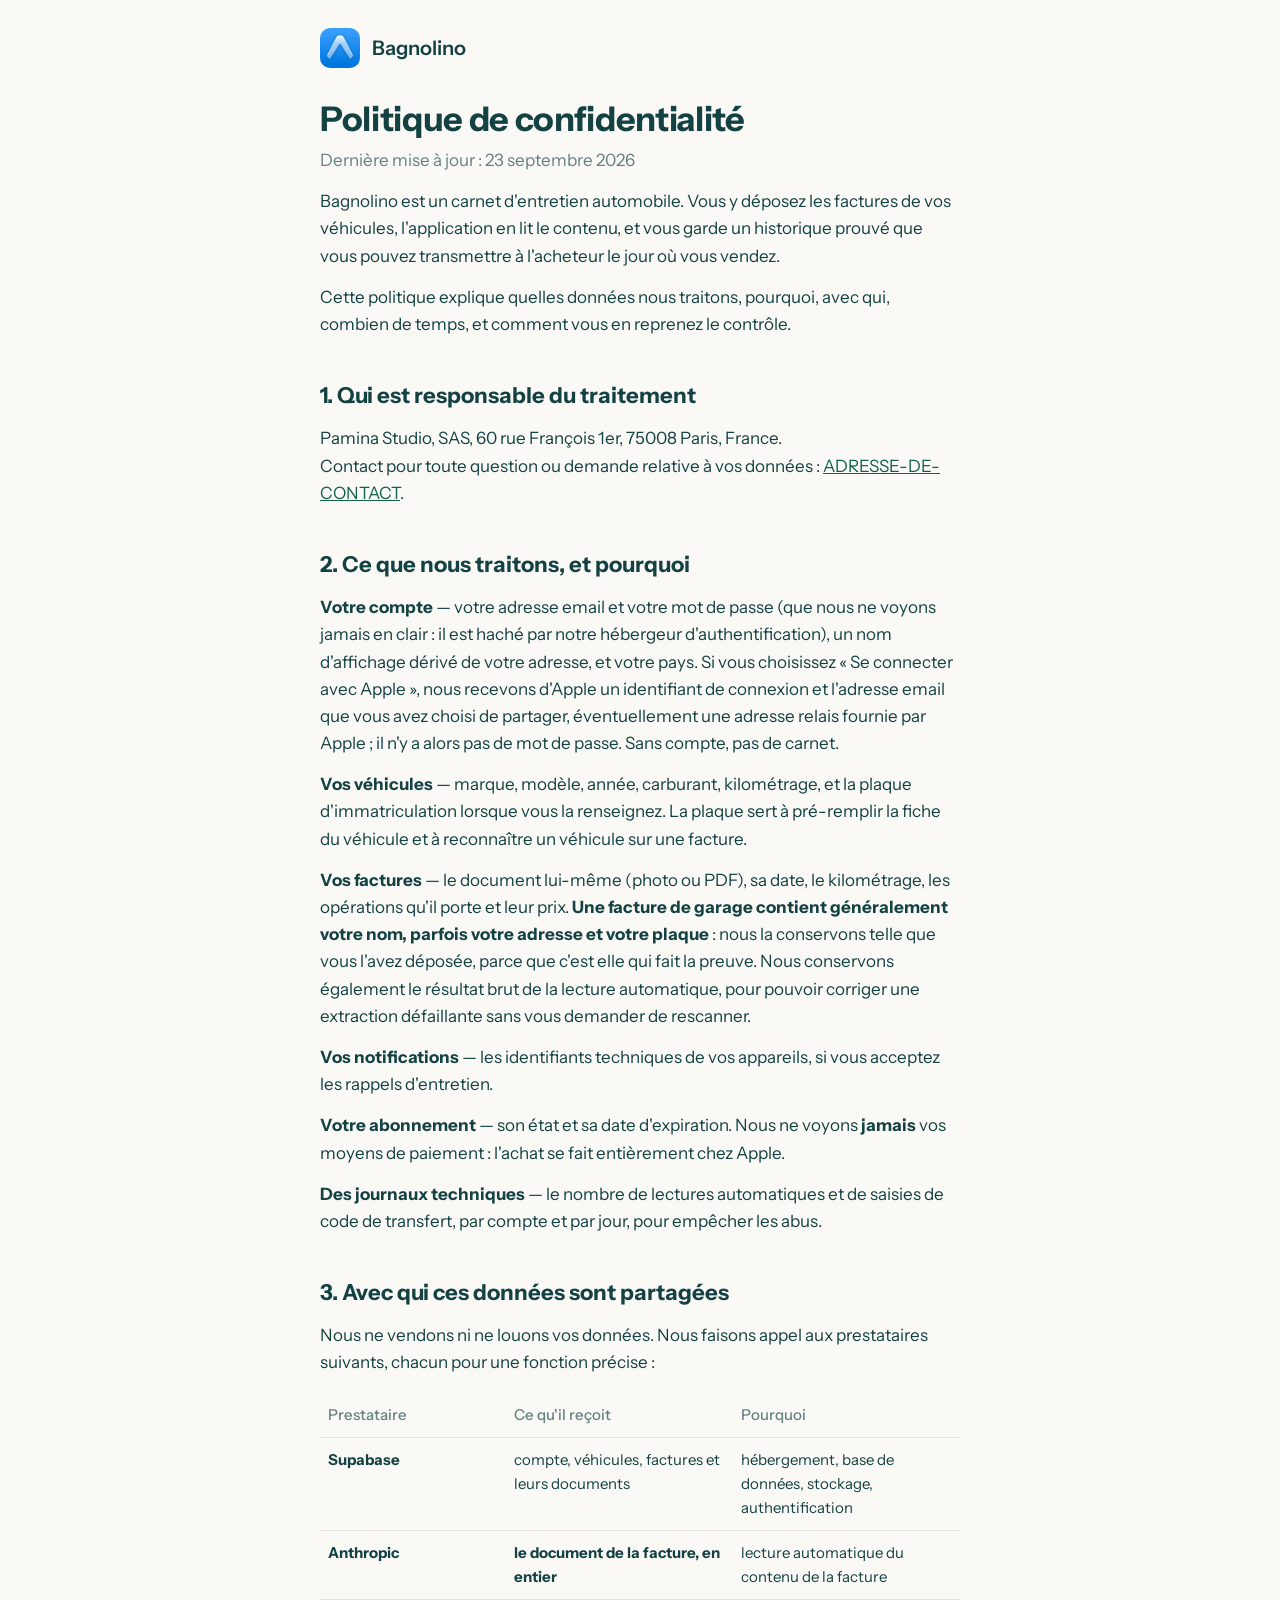
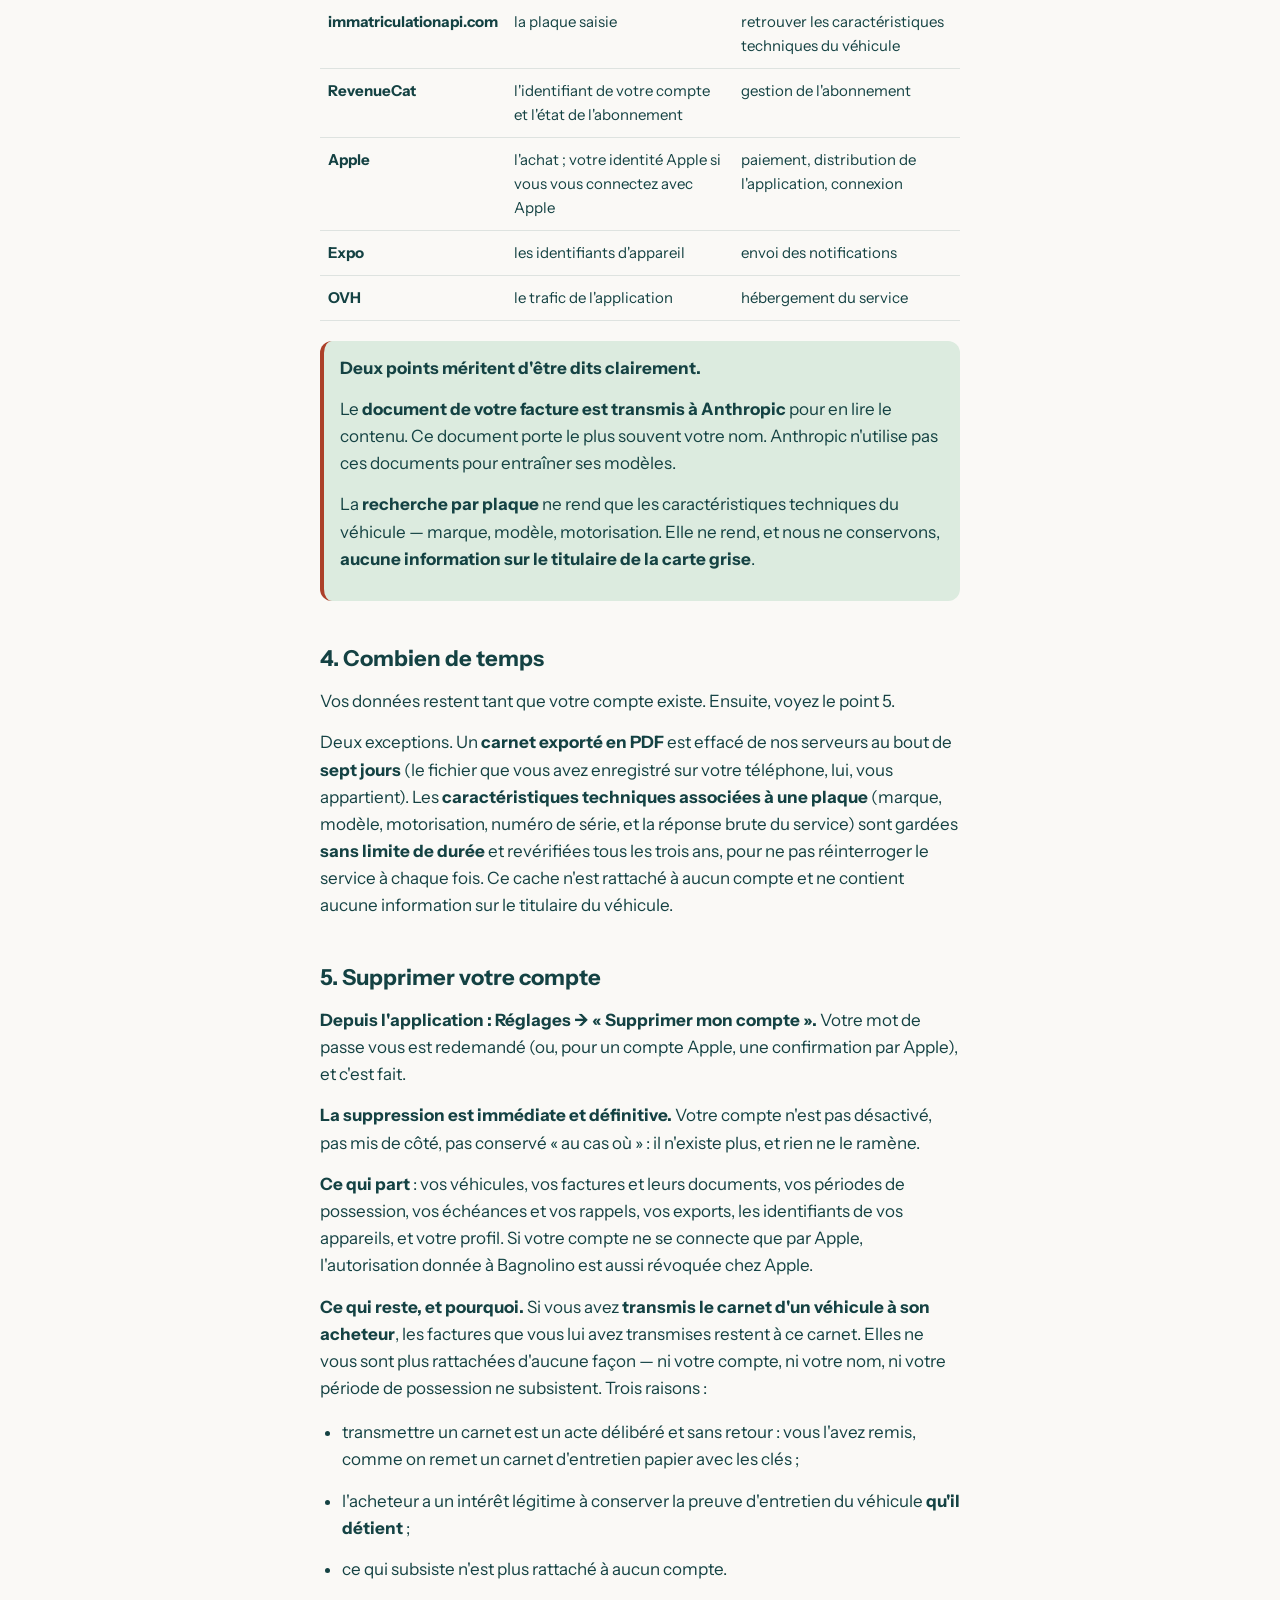
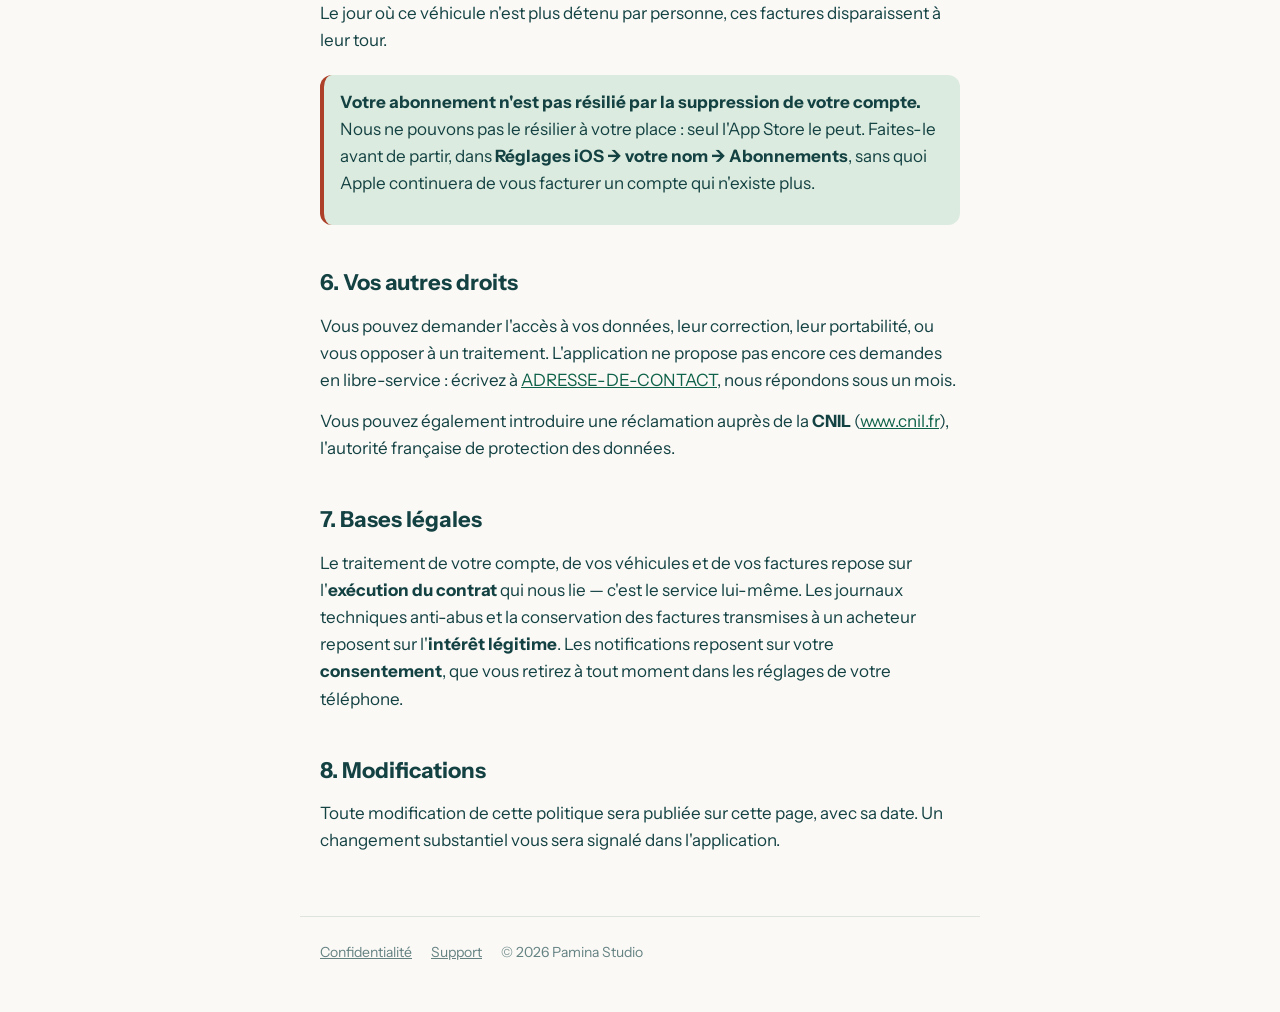
==== confidentialite/index.html @ 9523bfd0 "Site public : accueil, politique de confidentialité, support Co-Authored-By: Claude Fable 5.1 <norep" ====
<!doctype html>
<html lang="fr">
<head>
  <meta charset="utf-8">
  <meta name="viewport" content="width=device-width, initial-scale=1">
  <title>Politique de confidentialité — Bagnolino</title>
  <link rel="icon" href="/favicon.png">
  <link rel="apple-touch-icon" href="/apple-touch-icon.png">
  <link rel="preconnect" href="https://fonts.googleapis.com">
  <link href="https://fonts.googleapis.com/css2?family=Instrument+Sans:wght@400;500;600&display=swap" rel="stylesheet">
  <link rel="stylesheet" href="/style.css">
</head>
<body>
  <header>
    <img src="/apple-touch-icon.png" alt="">
    <a href="/">Bagnolino</a>
  </header>
  <main>
    <h1>Politique de confidentialité</h1>
    <p class="muted">Dernière mise à jour : 23 septembre 2026</p>

    <p>Bagnolino est un carnet d'entretien automobile. Vous y déposez les factures de vos véhicules, l'application en lit le contenu, et vous garde un historique prouvé que vous pouvez transmettre à l'acheteur le jour où vous vendez.</p>
    <p>Cette politique explique quelles données nous traitons, pourquoi, avec qui, combien de temps, et comment vous en reprenez le contrôle.</p>

    <h2>1. Qui est responsable du traitement</h2>
    <p>Pamina Studio, SAS, 60 rue François 1er, 75008 Paris, France.<br>
    Contact pour toute question ou demande relative à vos données : <a href="mailto:ADRESSE-DE-CONTACT">ADRESSE-DE-CONTACT</a>.</p>

    <h2>2. Ce que nous traitons, et pourquoi</h2>
    <p><strong>Votre compte</strong> — votre adresse email et votre mot de passe (que nous ne voyons jamais en clair : il est haché par notre hébergeur d'authentification), un nom d'affichage dérivé de votre adresse, et votre pays. Si vous choisissez « Se connecter avec Apple », nous recevons d'Apple un identifiant de connexion et l'adresse email que vous avez choisi de partager, éventuellement une adresse relais fournie par Apple ; il n'y a alors pas de mot de passe. Sans compte, pas de carnet.</p>
    <p><strong>Vos véhicules</strong> — marque, modèle, année, carburant, kilométrage, et la plaque d'immatriculation lorsque vous la renseignez. La plaque sert à pré-remplir la fiche du véhicule et à reconnaître un véhicule sur une facture.</p>
    <p><strong>Vos factures</strong> — le document lui-même (photo ou PDF), sa date, le kilométrage, les opérations qu'il porte et leur prix. <strong>Une facture de garage contient généralement votre nom, parfois votre adresse et votre plaque</strong> : nous la conservons telle que vous l'avez déposée, parce que c'est elle qui fait la preuve. Nous conservons également le résultat brut de la lecture automatique, pour pouvoir corriger une extraction défaillante sans vous demander de rescanner.</p>
    <p><strong>Vos notifications</strong> — les identifiants techniques de vos appareils, si vous acceptez les rappels d'entretien.</p>
    <p><strong>Votre abonnement</strong> — son état et sa date d'expiration. Nous ne voyons <strong>jamais</strong> vos moyens de paiement : l'achat se fait entièrement chez Apple.</p>
    <p><strong>Des journaux techniques</strong> — le nombre de lectures automatiques et de saisies de code de transfert, par compte et par jour, pour empêcher les abus.</p>

    <h2>3. Avec qui ces données sont partagées</h2>
    <p>Nous ne vendons ni ne louons vos données. Nous faisons appel aux prestataires suivants, chacun pour une fonction précise :</p>
    <table>
      <tr><th>Prestataire</th><th>Ce qu'il reçoit</th><th>Pourquoi</th></tr>
      <tr><td><strong>Supabase</strong></td><td>compte, véhicules, factures et leurs documents</td><td>hébergement, base de données, stockage, authentification</td></tr>
      <tr><td><strong>Anthropic</strong></td><td><strong>le document de la facture, en entier</strong></td><td>lecture automatique du contenu de la facture</td></tr>
      <tr><td><strong>immatriculationapi.com</strong></td><td>la plaque saisie</td><td>retrouver les caractéristiques techniques du véhicule</td></tr>
      <tr><td><strong>RevenueCat</strong></td><td>l'identifiant de votre compte et l'état de l'abonnement</td><td>gestion de l'abonnement</td></tr>
      <tr><td><strong>Apple</strong></td><td>l'achat ; votre identité Apple si vous vous connectez avec Apple</td><td>paiement, distribution de l'application, connexion</td></tr>
      <tr><td><strong>Expo</strong></td><td>les identifiants d'appareil</td><td>envoi des notifications</td></tr>
      <tr><td><strong>OVH</strong></td><td>le trafic de l'application</td><td>hébergement du service</td></tr>
    </table>

    <div class="note attention">
      <p><strong>Deux points méritent d'être dits clairement.</strong></p>
      <p>Le <strong>document de votre facture est transmis à Anthropic</strong> pour en lire le contenu. Ce document porte le plus souvent votre nom. Anthropic n'utilise pas ces documents pour entraîner ses modèles.</p>
      <p>La <strong>recherche par plaque</strong> ne rend que les caractéristiques techniques du véhicule — marque, modèle, motorisation. Elle ne rend, et nous ne conservons, <strong>aucune information sur le titulaire de la carte grise</strong>.</p>
    </div>

    <h2>4. Combien de temps</h2>
    <p>Vos données restent tant que votre compte existe. Ensuite, voyez le point 5.</p>
    <p>Deux exceptions. Un <strong>carnet exporté en PDF</strong> est effacé de nos serveurs au bout de <strong>sept jours</strong> (le fichier que vous avez enregistré sur votre téléphone, lui, vous appartient). Les <strong>caractéristiques techniques associées à une plaque</strong> (marque, modèle, motorisation, numéro de série, et la réponse brute du service) sont gardées <strong>sans limite de durée</strong> et revérifiées tous les trois ans, pour ne pas réinterroger le service à chaque fois. Ce cache n'est rattaché à aucun compte et ne contient aucune information sur le titulaire du véhicule.</p>

    <h2>5. Supprimer votre compte</h2>
    <p><strong>Depuis l'application : Réglages → « Supprimer mon compte ».</strong> Votre mot de passe vous est redemandé (ou, pour un compte Apple, une confirmation par Apple), et c'est fait.</p>
    <p><strong>La suppression est immédiate et définitive.</strong> Votre compte n'est pas désactivé, pas mis de côté, pas conservé « au cas où » : il n'existe plus, et rien ne le ramène.</p>
    <p><strong>Ce qui part</strong> : vos véhicules, vos factures et leurs documents, vos périodes de possession, vos échéances et vos rappels, vos exports, les identifiants de vos appareils, et votre profil. Si votre compte ne se connecte que par Apple, l'autorisation donnée à Bagnolino est aussi révoquée chez Apple.</p>
    <p><strong>Ce qui reste, et pourquoi.</strong> Si vous avez <strong>transmis le carnet d'un véhicule à son acheteur</strong>, les factures que vous lui avez transmises restent à ce carnet. Elles ne vous sont plus rattachées d'aucune façon — ni votre compte, ni votre nom, ni votre période de possession ne subsistent. Trois raisons :</p>
    <ul>
      <li>transmettre un carnet est un acte délibéré et sans retour : vous l'avez remis, comme on remet un carnet d'entretien papier avec les clés ;</li>
      <li>l'acheteur a un intérêt légitime à conserver la preuve d'entretien du véhicule <strong>qu'il détient</strong> ;</li>
      <li>ce qui subsiste n'est plus rattaché à aucun compte.</li>
    </ul>
    <p>Le jour où ce véhicule n'est plus détenu par personne, ces factures disparaissent à leur tour.</p>
    <div class="note attention">
      <p><strong>Votre abonnement n'est pas résilié par la suppression de votre compte.</strong> Nous ne pouvons pas le résilier à votre place : seul l'App Store le peut. Faites-le avant de partir, dans <strong>Réglages iOS → votre nom → Abonnements</strong>, sans quoi Apple continuera de vous facturer un compte qui n'existe plus.</p>
    </div>

    <h2>6. Vos autres droits</h2>
    <p>Vous pouvez demander l'accès à vos données, leur correction, leur portabilité, ou vous opposer à un traitement. L'application ne propose pas encore ces demandes en libre-service : écrivez à <a href="mailto:ADRESSE-DE-CONTACT">ADRESSE-DE-CONTACT</a>, nous répondons sous un mois.</p>
    <p>Vous pouvez également introduire une réclamation auprès de la <strong>CNIL</strong> (<a href="https://www.cnil.fr">www.cnil.fr</a>), l'autorité française de protection des données.</p>

    <h2>7. Bases légales</h2>
    <p>Le traitement de votre compte, de vos véhicules et de vos factures repose sur l'<strong>exécution du contrat</strong> qui nous lie — c'est le service lui-même. Les journaux techniques anti-abus et la conservation des factures transmises à un acheteur reposent sur l'<strong>intérêt légitime</strong>. Les notifications reposent sur votre <strong>consentement</strong>, que vous retirez à tout moment dans les réglages de votre téléphone.</p>

    <h2>8. Modifications</h2>
    <p>Toute modification de cette politique sera publiée sur cette page, avec sa date. Un changement substantiel vous sera signalé dans l'application.</p>
  </main>
  <footer>
    <a href="/confidentialite/">Confidentialité</a>
    <a href="/support/">Support</a>
    <span>© 2026 Pamina Studio</span>
  </footer>
</body>
</html>
---- style.css ----
:root {
  --canvas: #faf9f6; --surface: #ffffff; --text: #144243; --text-2: #144243a6;
  --border: #1442431f; --brand: #0f6249; --brand-soft: #dcebdf; --terre: #ac4029;
}
* { box-sizing: border-box; }
html { -webkit-text-size-adjust: 100%; }
body {
  margin: 0; background: var(--canvas); color: var(--text);
  font: 17px/1.6 "Instrument Sans", -apple-system, "Segoe UI", sans-serif;
}
header, main, footer { max-width: 680px; margin: 0 auto; padding: 0 20px; }
header { display: flex; align-items: center; gap: 12px; padding-top: 28px; }
header img { width: 40px; height: 40px; border-radius: 10px; }
header a { color: inherit; text-decoration: none; font-weight: 600; font-size: 20px; }
main { padding-top: 32px; padding-bottom: 48px; }
h1 { font-size: 34px; line-height: 1.15; margin: 0 0 8px; letter-spacing: -0.01em; }
h2 { font-size: 22px; margin: 40px 0 12px; }
p, li { margin: 0 0 14px; }
a { color: var(--brand); }
.muted { color: var(--text-2); }
.note {
  background: var(--brand-soft); border-radius: 12px; padding: 14px 18px; margin: 20px 0;
}
.attention { border-left: 4px solid var(--terre); padding-left: 16px; }
table { border-collapse: collapse; width: 100%; margin: 16px 0; font-size: 15px; }
th, td { text-align: left; vertical-align: top; padding: 10px 8px; border-bottom: 1px solid var(--border); }
th { color: var(--text-2); font-weight: 500; }
ul { padding-left: 22px; }
footer { padding: 24px 20px 48px; border-top: 1px solid var(--border); font-size: 14px; color: var(--text-2); }
footer a { color: inherit; margin-right: 16px; }
.hero p { font-size: 20px; }
.store { display: inline-block; margin-top: 8px; padding: 12px 22px; border-radius: 999px;
  background: var(--brand); color: #eef6ef; text-decoration: none; font-weight: 600; }
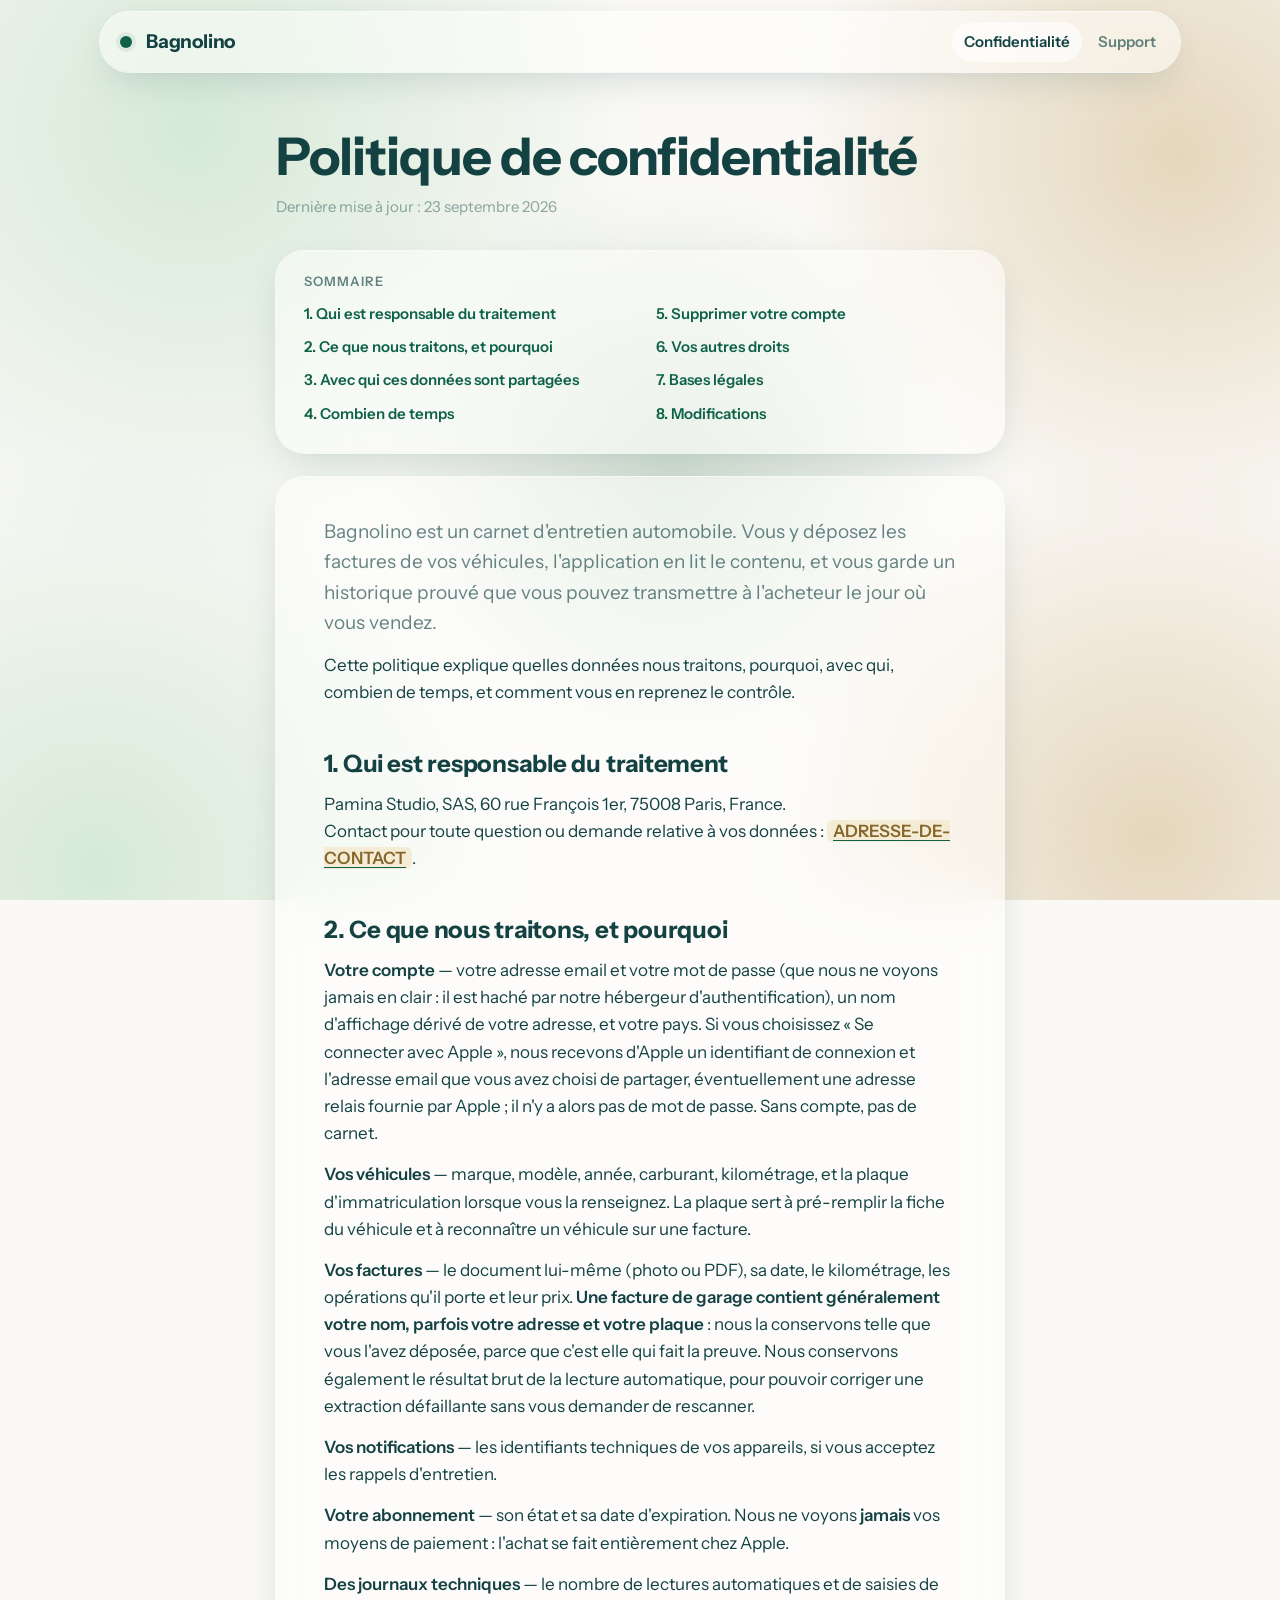
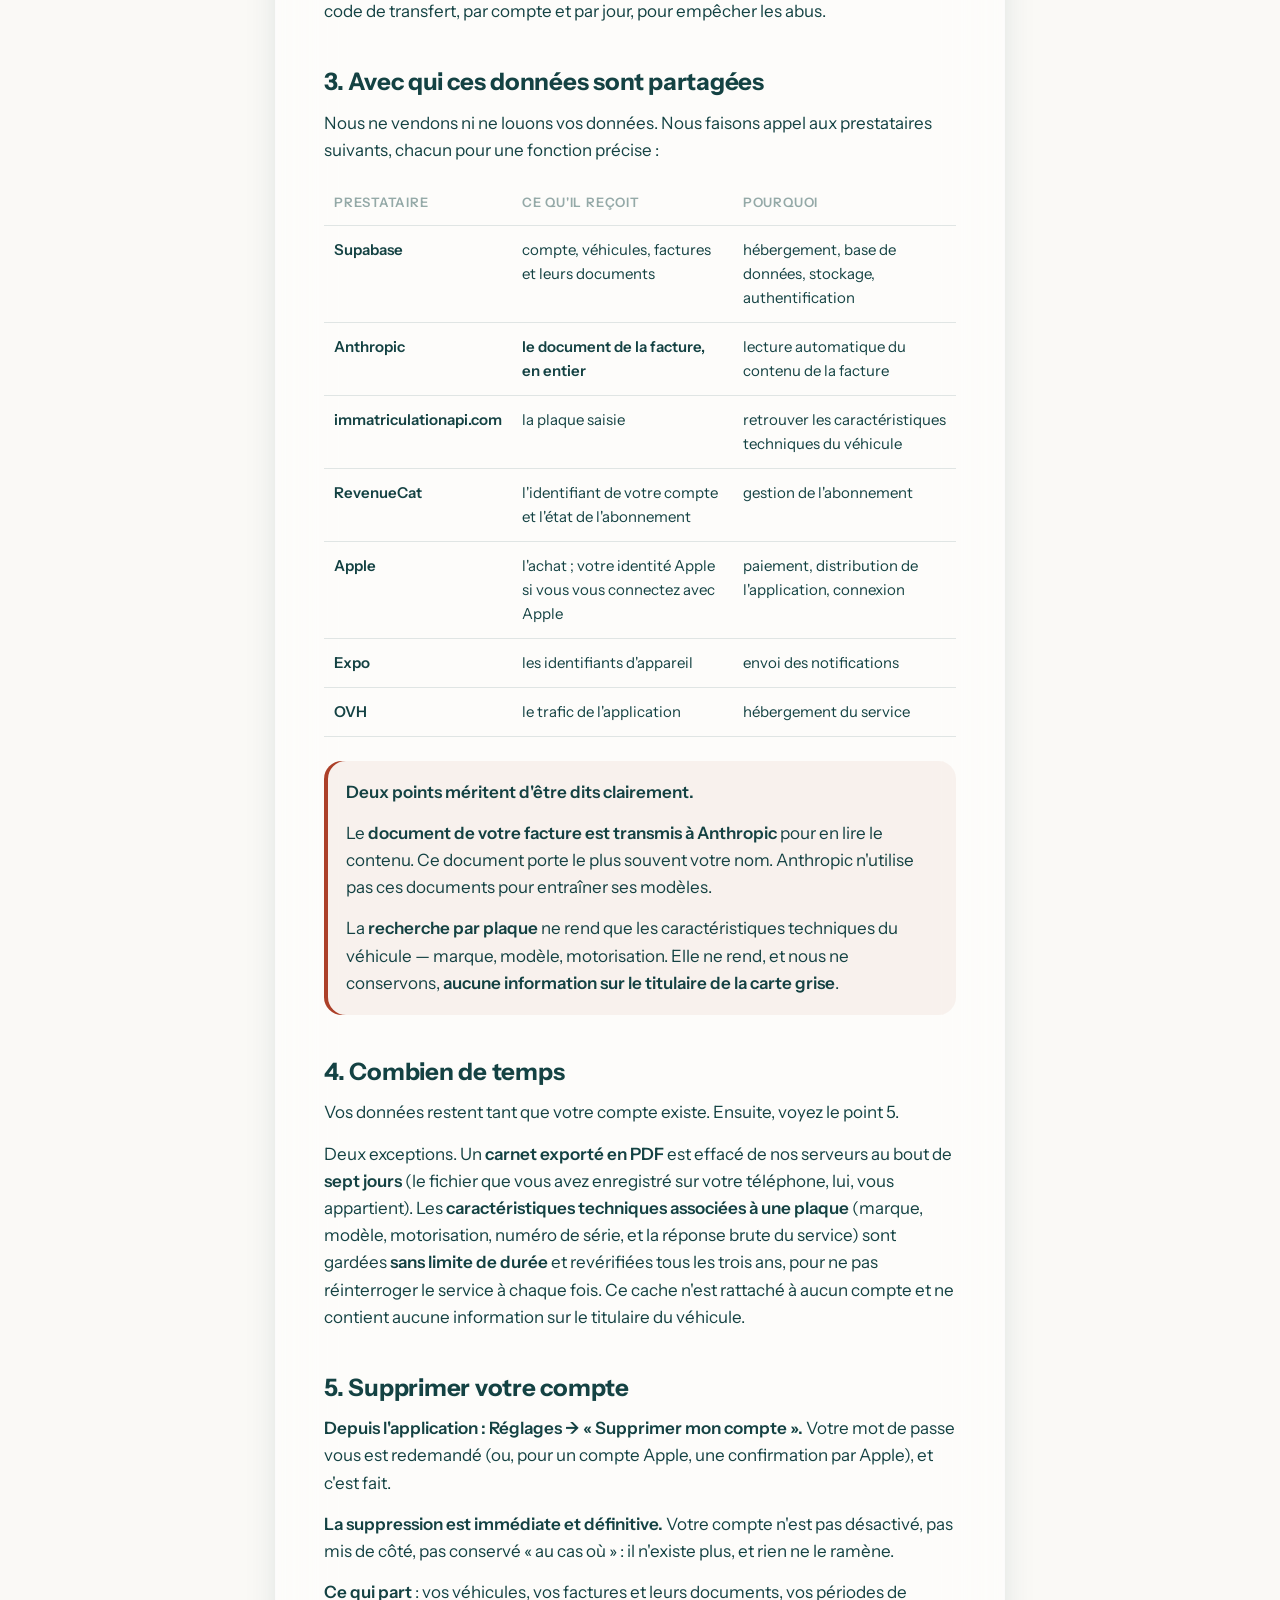
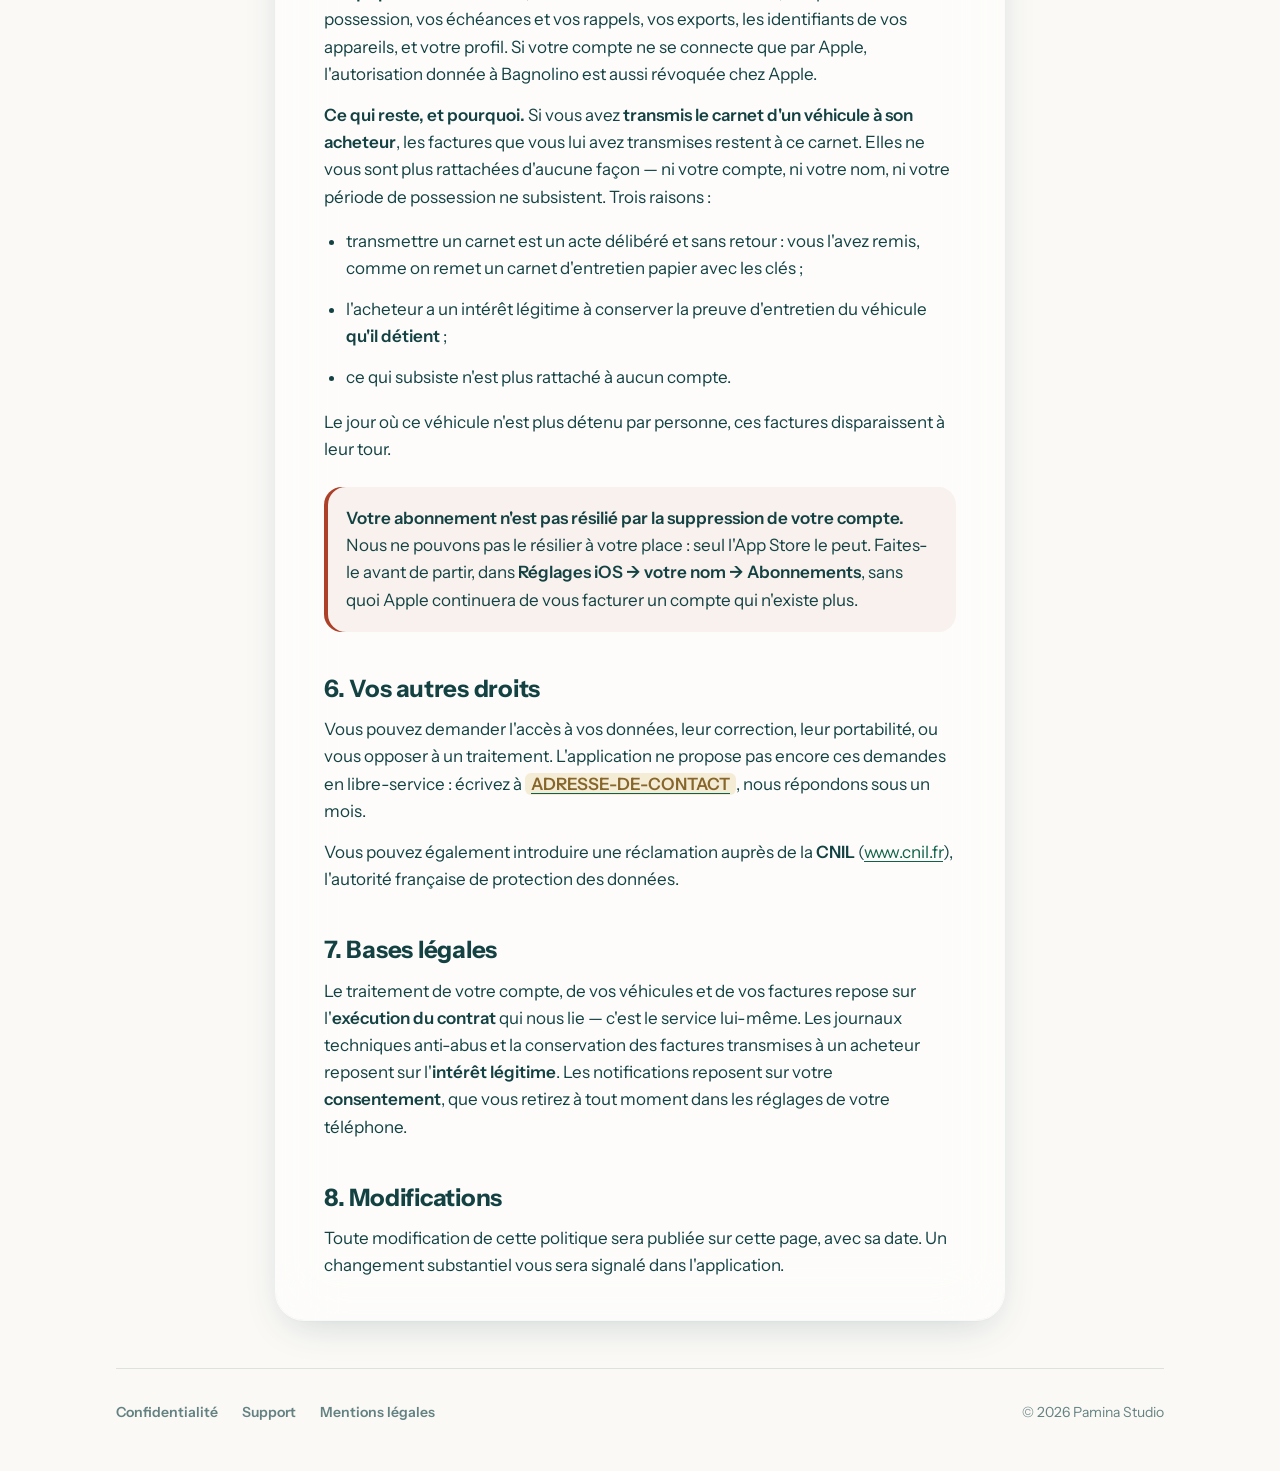
==== commit 22768627: "Le site prend la DA de l'app : verre, forêt & terre Fond crème et taches floues, panneaux en verre, " ====
--- a/confidentialite/index.html
+++ b/confidentialite/index.html
@@ -4,29 +4,51 @@
   <meta charset="utf-8">
   <meta name="viewport" content="width=device-width, initial-scale=1">
   <title>Politique de confidentialité — Bagnolino</title>
-  <link rel="icon" href="/favicon.png">
+  <link rel="icon" href="/favicon.svg" type="image/svg+xml">
+  <link rel="icon" href="/favicon.png" sizes="64x64">
   <link rel="apple-touch-icon" href="/apple-touch-icon.png">
-  <link rel="preconnect" href="https://fonts.googleapis.com">
-  <link href="https://fonts.googleapis.com/css2?family=Instrument+Sans:wght@400;500;600&display=swap" rel="stylesheet">
+  <meta name="description" content="Quelles données Bagnolino traite, pourquoi, avec qui, combien de temps, et comment en reprendre le contrôle.">
+  <meta name="theme-color" content="#faf9f6">
+  <link rel="preload" href="/fonts/instrument-sans-700.woff2" as="font" type="font/woff2" crossorigin>
   <link rel="stylesheet" href="/style.css">
 </head>
 <body>
-  <header>
-    <img src="/apple-touch-icon.png" alt="">
-    <a href="/">Bagnolino</a>
+  <div class="taches" aria-hidden="true"><i></i><i></i><i></i><i></i><i></i></div>
+  <header class="entete verre">
+    <a class="marque" href="/"><i aria-hidden="true"></i>Bagnolino</a>
+    <nav aria-label="Principale">
+      <a href="/confidentialite/" aria-current="page">Confidentialité</a>
+      <a href="/support/">Support</a>
+    </nav>
   </header>
-  <main>
+  <main class="page etroit">
     <h1>Politique de confidentialité</h1>
-    <p class="muted">Dernière mise à jour : 23 septembre 2026</p>
+    <p class="date">Dernière mise à jour : 23 septembre 2026</p>
 
-    <p>Bagnolino est un carnet d'entretien automobile. Vous y déposez les factures de vos véhicules, l'application en lit le contenu, et vous garde un historique prouvé que vous pouvez transmettre à l'acheteur le jour où vous vendez.</p>
+    <nav class="sommaire verre" aria-labelledby="sommaire">
+      <p class="surtitre" id="sommaire">Sommaire</p>
+      <ol>
+        <li><a href="#s1">1. Qui est responsable du traitement</a></li>
+        <li><a href="#s2">2. Ce que nous traitons, et pourquoi</a></li>
+        <li><a href="#s3">3. Avec qui ces données sont partagées</a></li>
+        <li><a href="#s4">4. Combien de temps</a></li>
+        <li><a href="#s5">5. Supprimer votre compte</a></li>
+        <li><a href="#s6">6. Vos autres droits</a></li>
+        <li><a href="#s7">7. Bases légales</a></li>
+        <li><a href="#s8">8. Modifications</a></li>
+      </ol>
+    </nav>
+
+    <article class="feuille verre">
+
+    <p class="intro">Bagnolino est un carnet d'entretien automobile. Vous y déposez les factures de vos véhicules, l'application en lit le contenu, et vous garde un historique prouvé que vous pouvez transmettre à l'acheteur le jour où vous vendez.</p>
     <p>Cette politique explique quelles données nous traitons, pourquoi, avec qui, combien de temps, et comment vous en reprenez le contrôle.</p>
 
-    <h2>1. Qui est responsable du traitement</h2>
+    <h2 id="s1">1. Qui est responsable du traitement</h2>
     <p>Pamina Studio, SAS, 60 rue François 1er, 75008 Paris, France.<br>
-    Contact pour toute question ou demande relative à vos données : <a href="mailto:ADRESSE-DE-CONTACT">ADRESSE-DE-CONTACT</a>.</p>
+    Contact pour toute question ou demande relative à vos données : <a href="mailto:ADRESSE-DE-CONTACT"><span class="a-remplir">ADRESSE-DE-CONTACT</span></a>.</p>
 
-    <h2>2. Ce que nous traitons, et pourquoi</h2>
+    <h2 id="s2">2. Ce que nous traitons, et pourquoi</h2>
     <p><strong>Votre compte</strong> — votre adresse email et votre mot de passe (que nous ne voyons jamais en clair : il est haché par notre hébergeur d'authentification), un nom d'affichage dérivé de votre adresse, et votre pays. Si vous choisissez « Se connecter avec Apple », nous recevons d'Apple un identifiant de connexion et l'adresse email que vous avez choisi de partager, éventuellement une adresse relais fournie par Apple ; il n'y a alors pas de mot de passe. Sans compte, pas de carnet.</p>
     <p><strong>Vos véhicules</strong> — marque, modèle, année, carburant, kilométrage, et la plaque d'immatriculation lorsque vous la renseignez. La plaque sert à pré-remplir la fiche du véhicule et à reconnaître un véhicule sur une facture.</p>
     <p><strong>Vos factures</strong> — le document lui-même (photo ou PDF), sa date, le kilométrage, les opérations qu'il porte et leur prix. <strong>Une facture de garage contient généralement votre nom, parfois votre adresse et votre plaque</strong> : nous la conservons telle que vous l'avez déposée, parce que c'est elle qui fait la preuve. Nous conservons également le résultat brut de la lecture automatique, pour pouvoir corriger une extraction défaillante sans vous demander de rescanner.</p>
@@ -34,8 +56,9 @@
     <p><strong>Votre abonnement</strong> — son état et sa date d'expiration. Nous ne voyons <strong>jamais</strong> vos moyens de paiement : l'achat se fait entièrement chez Apple.</p>
     <p><strong>Des journaux techniques</strong> — le nombre de lectures automatiques et de saisies de code de transfert, par compte et par jour, pour empêcher les abus.</p>
 
-    <h2>3. Avec qui ces données sont partagées</h2>
+    <h2 id="s3">3. Avec qui ces données sont partagées</h2>
     <p>Nous ne vendons ni ne louons vos données. Nous faisons appel aux prestataires suivants, chacun pour une fonction précise :</p>
+    <div class="tableau">
     <table>
       <tr><th>Prestataire</th><th>Ce qu'il reçoit</th><th>Pourquoi</th></tr>
       <tr><td><strong>Supabase</strong></td><td>compte, véhicules, factures et leurs documents</td><td>hébergement, base de données, stockage, authentification</td></tr>
@@ -46,6 +69,7 @@
       <tr><td><strong>Expo</strong></td><td>les identifiants d'appareil</td><td>envoi des notifications</td></tr>
       <tr><td><strong>OVH</strong></td><td>le trafic de l'application</td><td>hébergement du service</td></tr>
     </table>
+    </div>
 
     <div class="note attention">
       <p><strong>Deux points méritent d'être dits clairement.</strong></p>
@@ -53,11 +77,11 @@
       <p>La <strong>recherche par plaque</strong> ne rend que les caractéristiques techniques du véhicule — marque, modèle, motorisation. Elle ne rend, et nous ne conservons, <strong>aucune information sur le titulaire de la carte grise</strong>.</p>
     </div>
 
-    <h2>4. Combien de temps</h2>
+    <h2 id="s4">4. Combien de temps</h2>
     <p>Vos données restent tant que votre compte existe. Ensuite, voyez le point 5.</p>
     <p>Deux exceptions. Un <strong>carnet exporté en PDF</strong> est effacé de nos serveurs au bout de <strong>sept jours</strong> (le fichier que vous avez enregistré sur votre téléphone, lui, vous appartient). Les <strong>caractéristiques techniques associées à une plaque</strong> (marque, modèle, motorisation, numéro de série, et la réponse brute du service) sont gardées <strong>sans limite de durée</strong> et revérifiées tous les trois ans, pour ne pas réinterroger le service à chaque fois. Ce cache n'est rattaché à aucun compte et ne contient aucune information sur le titulaire du véhicule.</p>
 
-    <h2>5. Supprimer votre compte</h2>
+    <h2 id="s5">5. Supprimer votre compte</h2>
     <p><strong>Depuis l'application : Réglages → « Supprimer mon compte ».</strong> Votre mot de passe vous est redemandé (ou, pour un compte Apple, une confirmation par Apple), et c'est fait.</p>
     <p><strong>La suppression est immédiate et définitive.</strong> Votre compte n'est pas désactivé, pas mis de côté, pas conservé « au cas où » : il n'existe plus, et rien ne le ramène.</p>
     <p><strong>Ce qui part</strong> : vos véhicules, vos factures et leurs documents, vos périodes de possession, vos échéances et vos rappels, vos exports, les identifiants de vos appareils, et votre profil. Si votre compte ne se connecte que par Apple, l'autorisation donnée à Bagnolino est aussi révoquée chez Apple.</p>
@@ -72,19 +96,21 @@
       <p><strong>Votre abonnement n'est pas résilié par la suppression de votre compte.</strong> Nous ne pouvons pas le résilier à votre place : seul l'App Store le peut. Faites-le avant de partir, dans <strong>Réglages iOS → votre nom → Abonnements</strong>, sans quoi Apple continuera de vous facturer un compte qui n'existe plus.</p>
     </div>
 
-    <h2>6. Vos autres droits</h2>
-    <p>Vous pouvez demander l'accès à vos données, leur correction, leur portabilité, ou vous opposer à un traitement. L'application ne propose pas encore ces demandes en libre-service : écrivez à <a href="mailto:ADRESSE-DE-CONTACT">ADRESSE-DE-CONTACT</a>, nous répondons sous un mois.</p>
+    <h2 id="s6">6. Vos autres droits</h2>
+    <p>Vous pouvez demander l'accès à vos données, leur correction, leur portabilité, ou vous opposer à un traitement. L'application ne propose pas encore ces demandes en libre-service : écrivez à <a href="mailto:ADRESSE-DE-CONTACT"><span class="a-remplir">ADRESSE-DE-CONTACT</span></a>, nous répondons sous un mois.</p>
     <p>Vous pouvez également introduire une réclamation auprès de la <strong>CNIL</strong> (<a href="https://www.cnil.fr">www.cnil.fr</a>), l'autorité française de protection des données.</p>
 
-    <h2>7. Bases légales</h2>
+    <h2 id="s7">7. Bases légales</h2>
     <p>Le traitement de votre compte, de vos véhicules et de vos factures repose sur l'<strong>exécution du contrat</strong> qui nous lie — c'est le service lui-même. Les journaux techniques anti-abus et la conservation des factures transmises à un acheteur reposent sur l'<strong>intérêt légitime</strong>. Les notifications reposent sur votre <strong>consentement</strong>, que vous retirez à tout moment dans les réglages de votre téléphone.</p>
 
-    <h2>8. Modifications</h2>
+    <h2 id="s8">8. Modifications</h2>
     <p>Toute modification de cette politique sera publiée sur cette page, avec sa date. Un changement substantiel vous sera signalé dans l'application.</p>
+    </article>
   </main>
-  <footer>
+  <footer class="pied">
     <a href="/confidentialite/">Confidentialité</a>
     <a href="/support/">Support</a>
+    <a href="/mentions-legales/">Mentions légales</a>
     <span>© 2026 Pamina Studio</span>
   </footer>
 </body>
--- a/style.css
+++ b/style.css
@@ -1,33 +1,213 @@
+/* DA « verre, forêt & terre » de l'app (apps/mobile/src/theme/tokens.ts, mode clair).
+   Le site est en clair seulement, comme l'app (ADR 0001 du dépôt Bagnolino). */
+
+@font-face { font-family: "Instrument Sans"; font-weight: 400; font-display: swap; src: url(/fonts/instrument-sans-400.woff2) format("woff2"); }
+@font-face { font-family: "Instrument Sans"; font-weight: 600; font-display: swap; src: url(/fonts/instrument-sans-600.woff2) format("woff2"); }
+@font-face { font-family: "Instrument Sans"; font-weight: 700; font-display: swap; src: url(/fonts/instrument-sans-700.woff2) format("woff2"); }
+
 :root {
-  --canvas: #faf9f6; --surface: #ffffff; --text: #144243; --text-2: #144243a6;
-  --border: #1442431f; --brand: #0f6249; --brand-soft: #dcebdf; --terre: #ac4029;
-}
+  color-scheme: light;
+  --canvas: #faf9f6; --surface: #ffffff; --sunken: #eef1ec;
+  --text: #144243; --text-2: #144243a6; --text-3: #14424373;
+  --border: #1442431f; --rail: #14424326;
+  --brand: #0f6249; --brand-soft: #dcebdf; --terre: #ac4029; --on-brand: #eef6ef;
+  --verre: #ffffff80; --filet: #ffffffcc;
+  --ombre: 0 1px 2px #1442430f, 0 12px 40px -12px #14424338;
+  --rayon: 28px;
+}
+
 * { box-sizing: border-box; }
-html { -webkit-text-size-adjust: 100%; }
+html { -webkit-text-size-adjust: 100%; scroll-behavior: smooth; scroll-padding-top: 96px; }
 body {
-  margin: 0; background: var(--canvas); color: var(--text);
+  margin: 0; min-height: 100vh; background: var(--canvas); color: var(--text);
   font: 17px/1.6 "Instrument Sans", -apple-system, "Segoe UI", sans-serif;
-}
-header, main, footer { max-width: 680px; margin: 0 auto; padding: 0 20px; }
-header { display: flex; align-items: center; gap: 12px; padding-top: 28px; }
-header img { width: 40px; height: 40px; border-radius: 10px; }
-header a { color: inherit; text-decoration: none; font-weight: 600; font-size: 20px; }
-main { padding-top: 32px; padding-bottom: 48px; }
-h1 { font-size: 34px; line-height: 1.15; margin: 0 0 8px; letter-spacing: -0.01em; }
-h2 { font-size: 22px; margin: 40px 0 12px; }
-p, li { margin: 0 0 14px; }
-a { color: var(--brand); }
+  -webkit-font-smoothing: antialiased; overflow-x: hidden;
+}
+img { max-width: 100%; height: auto; display: block; }
+a { color: var(--brand); text-underline-offset: 3px; }
+a:hover { text-decoration-thickness: 2px; }
+:focus-visible { outline: 3px solid var(--brand); outline-offset: 3px; border-radius: 6px; }
+strong { font-weight: 600; }
+
+/* ── Le fond : du crème et des taches floues qui dérivent (FondTaches de l'app) ── */
+.taches { position: fixed; inset: 0; z-index: -1; overflow: hidden; pointer-events: none; }
+.taches i {
+  position: absolute; width: var(--d); aspect-ratio: 1; border-radius: 50%;
+  background: radial-gradient(closest-side, var(--c) 0%, transparent 100%);
+  opacity: .5; animation: derive var(--t) ease-in-out infinite alternate;
+}
+.taches i:nth-child(1) { --c: #b2d9b8; --d: 70vmax; left: -20vmax; top: -25vmax; --t: 26s; }
+.taches i:nth-child(2) { --c: #d0b583; --d: 60vmax; right: -22vmax; top: -18vmax; --t: 31s; animation-delay: -8s; }
+.taches i:nth-child(3) { --c: #76a57f; --d: 45vmax; left: 30vw; top: 20vh; --t: 23s; animation-delay: -4s; opacity: .28; }
+.taches i:nth-child(4) { --c: #b2d9b8; --d: 65vmax; left: -25vmax; bottom: -30vmax; --t: 29s; animation-delay: -12s; }
+.taches i:nth-child(5) { --c: #d0b583; --d: 60vmax; right: -20vmax; bottom: -25vmax; --t: 34s; animation-delay: -3s; }
+@keyframes derive {
+  from { transform: translate(0, 0); }
+  to { transform: translate(6vmax, 4vmax); }
+}
+@media (prefers-reduced-motion: reduce) {
+  .taches i { animation: none; }
+  html { scroll-behavior: auto; }
+}
+
+/* ── Le verre ── */
+.verre {
+  background: var(--verre);
+  -webkit-backdrop-filter: blur(30px) saturate(1.3); backdrop-filter: blur(30px) saturate(1.3);
+  box-shadow: 0 0 0 1px var(--filet), var(--ombre);
+  border-radius: var(--rayon);
+}
+
+/* ── En-tête ── */
+.entete {
+  position: sticky; top: 12px; z-index: 10;
+  max-width: 1080px; margin: 12px auto 0; width: calc(100% - 32px);
+  display: flex; align-items: center; gap: 16px; padding: 10px 12px 10px 14px;
+  border-radius: 999px;
+}
+.marque { display: flex; align-items: center; gap: 10px; color: inherit; text-decoration: none; font-weight: 700; font-size: 19px; letter-spacing: -.01em; }
+.marque i { width: 12px; height: 12px; border-radius: 50%; background: var(--brand); box-shadow: 0 0 0 4px var(--brand-soft); margin: 0 4px 0 6px; }
+.entete nav { margin-left: auto; display: flex; gap: 4px; align-items: center; }
+.entete nav a { color: var(--text-2); text-decoration: none; font-size: 15px; font-weight: 600; padding: 8px 12px; border-radius: 999px; }
+.entete nav a:hover, .entete nav a[aria-current] { color: var(--text); background: #ffffff99; }
+
+/* ── Boutons ── */
+.bouton {
+  display: inline-flex; align-items: center; gap: 10px; padding: 16px 26px; border-radius: 999px;
+  background: var(--brand); color: var(--on-brand); text-decoration: none; font-weight: 600; font-size: 17px;
+  box-shadow: 0 0 0 1px #ffffffc4, 0 10px 32px -6px #0f624966;
+  transition: transform .15s ease, box-shadow .15s ease;
+}
+.bouton:hover { transform: translateY(-1px); box-shadow: 0 0 0 1px #ffffffc4, 0 14px 40px -6px #0f624980; }
+.bouton svg { width: 20px; height: 20px; flex: none; }
+
+/* ── Conteneurs ── */
+.large { max-width: 1080px; margin: 0 auto; padding: 0 16px; }
+.etroit { max-width: 760px; margin: 0 auto; padding: 0 16px; }
+
+.surtitre { font-size: 13px; font-weight: 600; letter-spacing: .08em; text-transform: uppercase; color: var(--text-2); margin: 0 0 12px; }
+h1, h2, h3 { letter-spacing: -.02em; line-height: 1.1; font-weight: 700; }
+h1 { font-size: clamp(38px, 6vw, 64px); margin: 0 0 20px; }
 .muted { color: var(--text-2); }
-.note {
-  background: var(--brand-soft); border-radius: 12px; padding: 14px 18px; margin: 20px 0;
-}
-.attention { border-left: 4px solid var(--terre); padding-left: 16px; }
-table { border-collapse: collapse; width: 100%; margin: 16px 0; font-size: 15px; }
-th, td { text-align: left; vertical-align: top; padding: 10px 8px; border-bottom: 1px solid var(--border); }
-th { color: var(--text-2); font-weight: 500; }
-ul { padding-left: 22px; }
-footer { padding: 24px 20px 48px; border-top: 1px solid var(--border); font-size: 14px; color: var(--text-2); }
-footer a { color: inherit; margin-right: 16px; }
-.hero p { font-size: 20px; }
-.store { display: inline-block; margin-top: 8px; padding: 12px 22px; border-radius: 999px;
-  background: var(--brand); color: #eef6ef; text-decoration: none; font-weight: 600; }
+
+/* ── Accueil : le hero ── */
+.hero { display: grid; grid-template-columns: 1.1fr .9fr; gap: 48px; align-items: end; padding-top: 72px; }
+.hero .accroche { padding-bottom: 96px; }
+.hero .chapo { font-size: 20px; color: var(--text-2); max-width: 30em; margin: 0 0 32px; }
+.hero .mention { font-size: 15px; color: var(--text-3); margin: 16px 0 0; }
+
+/* L'écran de l'app, coupé en bas comme sur les captures App Store.
+   L'ombre est portée par le conteneur : le masque de l'image la couperait. */
+.ecran { margin: 0 auto; width: min(100%, 360px); filter: drop-shadow(0 24px 40px #14424333); }
+.ecran img {
+  width: 100%; height: var(--h, auto); object-fit: cover; object-position: top;
+  border-radius: 14.4% 14.4% 0 0 / var(--rv, 7.8%) var(--rv, 7.8%) 0 0;
+  outline: 1px solid var(--filet); outline-offset: -1px;
+  -webkit-mask-image: linear-gradient(to bottom, #000 70%, transparent);
+  mask-image: linear-gradient(to bottom, #000 70%, transparent);
+}
+
+/* ── Accueil : les trois temps ── */
+.temps { display: grid; gap: 24px; padding: 32px 0 48px; }
+.temps > h2 { font-size: clamp(30px, 4vw, 44px); margin: 0 0 16px; text-align: center; }
+.etape {
+  display: grid; grid-template-columns: 1fr 1fr; gap: 40px; align-items: end;
+  padding: 48px 48px 0; overflow: hidden;
+}
+.etape:nth-of-type(even) .texte { order: 2; }
+.etape .texte { padding-bottom: 56px; align-self: center; }
+.etape .numero {
+  display: inline-grid; place-items: center; width: 40px; height: 40px; border-radius: 50%;
+  background: var(--brand-soft); color: var(--brand); font-weight: 700; margin-bottom: 18px;
+}
+.etape h3 { font-size: clamp(26px, 3vw, 34px); margin: 0 0 14px; }
+.etape p { color: var(--text-2); margin: 0 0 12px; }
+.etape .ecran { width: min(100%, 300px); }
+.etape .ecran img { --h: 440px; --rv: 43px; }
+
+/* ── Accueil : la promesse sur les données, et l'appel final ── */
+.bandeau { display: grid; grid-template-columns: repeat(3, 1fr); gap: 16px; padding: 8px 0 48px; }
+.bandeau div { padding: 28px; }
+.bandeau h3 { font-size: 20px; margin: 0 0 8px; letter-spacing: -.01em; }
+.bandeau p { margin: 0; color: var(--text-2); font-size: 16px; }
+.final { text-align: center; padding: 56px 24px; margin-bottom: 48px; }
+.final h2 { font-size: clamp(30px, 4vw, 44px); margin: 0 0 12px; }
+.final p { color: var(--text-2); margin: 0 0 28px; }
+
+/* ── Pages de texte (confidentialité, support, mentions) ── */
+.page { padding-top: 56px; padding-bottom: 48px; }
+.page h1 { font-size: clamp(34px, 5vw, 52px); margin-bottom: 10px; }
+.page .date { color: var(--text-3); font-size: 15px; margin: 0 0 32px; }
+.feuille { padding: 40px 48px; }
+.feuille > :first-child { margin-top: 0; }
+.feuille > :last-child { margin-bottom: 0; }
+.feuille h2 { font-size: 24px; margin: 44px 0 14px; letter-spacing: -.01em; }
+.feuille p, .feuille li { margin: 0 0 14px; }
+.feuille ul { padding-left: 22px; }
+.intro { font-size: 19px; color: var(--text-2); margin: 0 0 28px; }
+
+.sommaire { padding: 20px 28px; margin: 0 0 24px; }
+.sommaire p { margin: 0 0 8px; }
+.sommaire ol { margin: 0; padding-left: 0; list-style: none; columns: 2; column-gap: 32px; }
+.sommaire li { margin: 0 0 6px; break-inside: avoid; }
+.sommaire a { text-decoration: none; font-weight: 600; font-size: 15px; }
+.sommaire a:hover { text-decoration: underline; }
+
+.note { background: var(--brand-soft); border-radius: 18px; padding: 18px 22px; margin: 24px 0; }
+.note > :last-child { margin-bottom: 0; }
+.attention { background: #ac40290f; box-shadow: inset 4px 0 0 var(--terre); }
+
+.tableau { overflow-x: auto; margin: 16px 0 20px; }
+table { border-collapse: collapse; width: 100%; font-size: 15px; min-width: 520px; }
+th, td { text-align: left; vertical-align: top; padding: 12px 10px; border-bottom: 1px solid var(--border); }
+th { color: var(--text-3); font-weight: 600; font-size: 13px; letter-spacing: .06em; text-transform: uppercase; }
+
+/* Ce qui reste à remplir : visible exprès, à retirer une fois rempli. */
+.a-remplir { background: #f5ecd6; color: #86662b; border-radius: 6px; padding: 1px 6px; font-weight: 600; }
+
+/* Support */
+.contact { display: flex; flex-wrap: wrap; align-items: center; justify-content: space-between; gap: 16px; padding: 28px 32px; margin-bottom: 40px; }
+.contact p { margin: 0; }
+.contact .titre { font-weight: 700; font-size: 20px; }
+.contact .muted { flex-basis: 100%; font-size: 15px; }
+.faq h2 { font-size: 24px; margin: 0 0 16px; }
+.faq details { margin-bottom: 12px; border-radius: 20px; }
+.faq summary { cursor: pointer; list-style: none; padding: 20px 60px 20px 24px; font-weight: 600; position: relative; }
+.faq summary::-webkit-details-marker { display: none; }
+.faq summary::after {
+  content: "+"; position: absolute; right: 22px; top: 50%; translate: 0 -50%;
+  width: 28px; height: 28px; border-radius: 50%; display: grid; place-items: center;
+  background: var(--brand-soft); color: var(--brand); font-size: 20px; line-height: 1;
+  transition: rotate .2s ease;
+}
+.faq details[open] summary::after { rotate: 45deg; }
+.faq details p { margin: 0; padding: 0 24px 22px; color: var(--text-2); }
+
+/* ── Pied de page ── */
+.pied {
+  max-width: 1048px; margin: 0 auto; padding: 32px 0 48px;
+  display: flex; flex-wrap: wrap; gap: 8px 24px; align-items: center;
+  font-size: 14px; color: var(--text-2); border-top: 1px solid var(--border);
+}
+.pied a { color: inherit; text-decoration: none; font-weight: 600; }
+.pied a:hover { color: var(--text); text-decoration: underline; }
+.pied span { margin-left: auto; }
+
+/* ── Téléphone ── */
+@media (max-width: 820px) {
+  .hero { grid-template-columns: 1fr; gap: 8px; padding-top: 40px; text-align: center; }
+  .hero .accroche { padding-bottom: 24px; }
+  .hero .chapo { margin-left: auto; margin-right: auto; font-size: 18px; }
+  .hero .ecran { width: min(100%, 300px); }
+  .etape { grid-template-columns: 1fr; gap: 24px; padding: 32px 24px 0; text-align: center; }
+  .etape:nth-of-type(even) .texte { order: 0; }
+  .etape .texte { padding-bottom: 0; }
+  .etape .ecran { width: min(100%, 280px); }
+  .etape .ecran img { --h: 380px; --rv: 40px; }
+  .bandeau { grid-template-columns: 1fr; }
+  .feuille { padding: 28px 22px; }
+  .sommaire ol { columns: 1; }
+  .entete nav a { padding: 8px 10px; font-size: 14px; }
+  .pied { margin: 0 16px; }
+  .pied span { margin-left: 0; width: 100%; }
+}
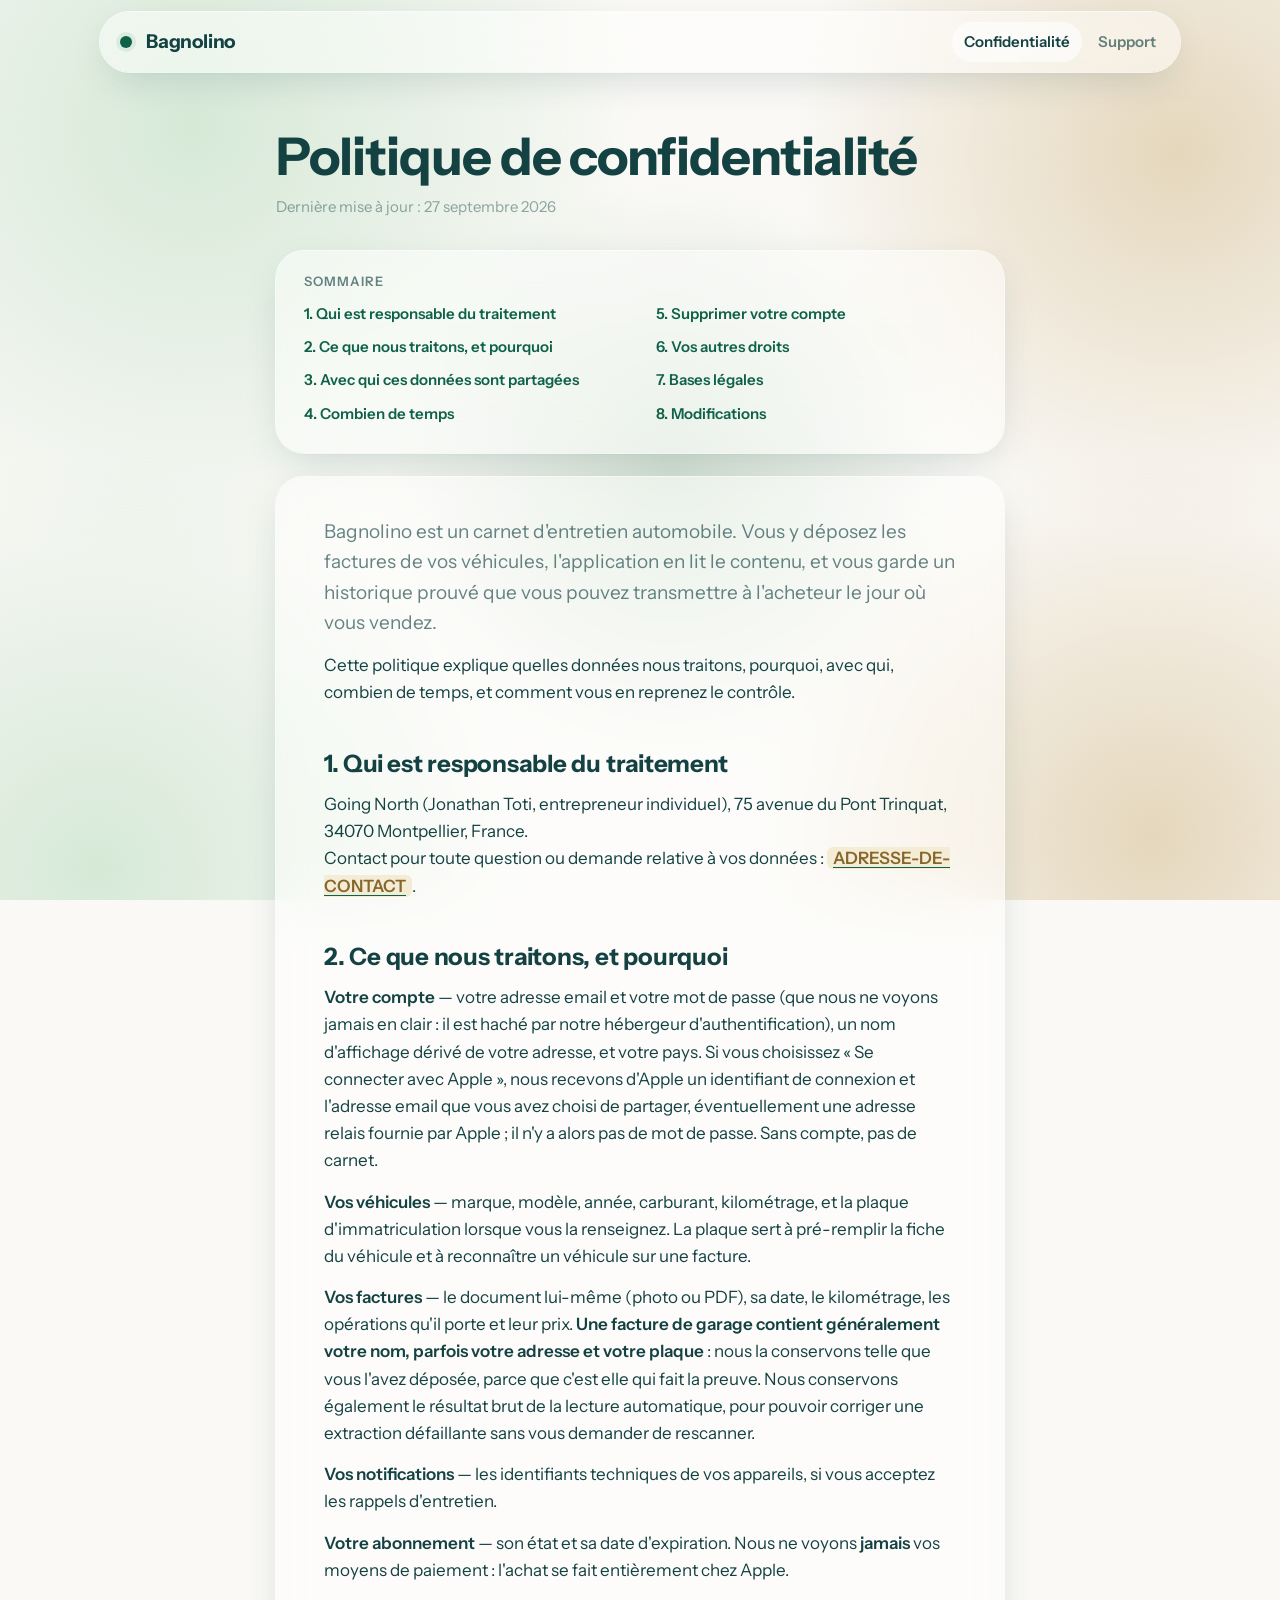
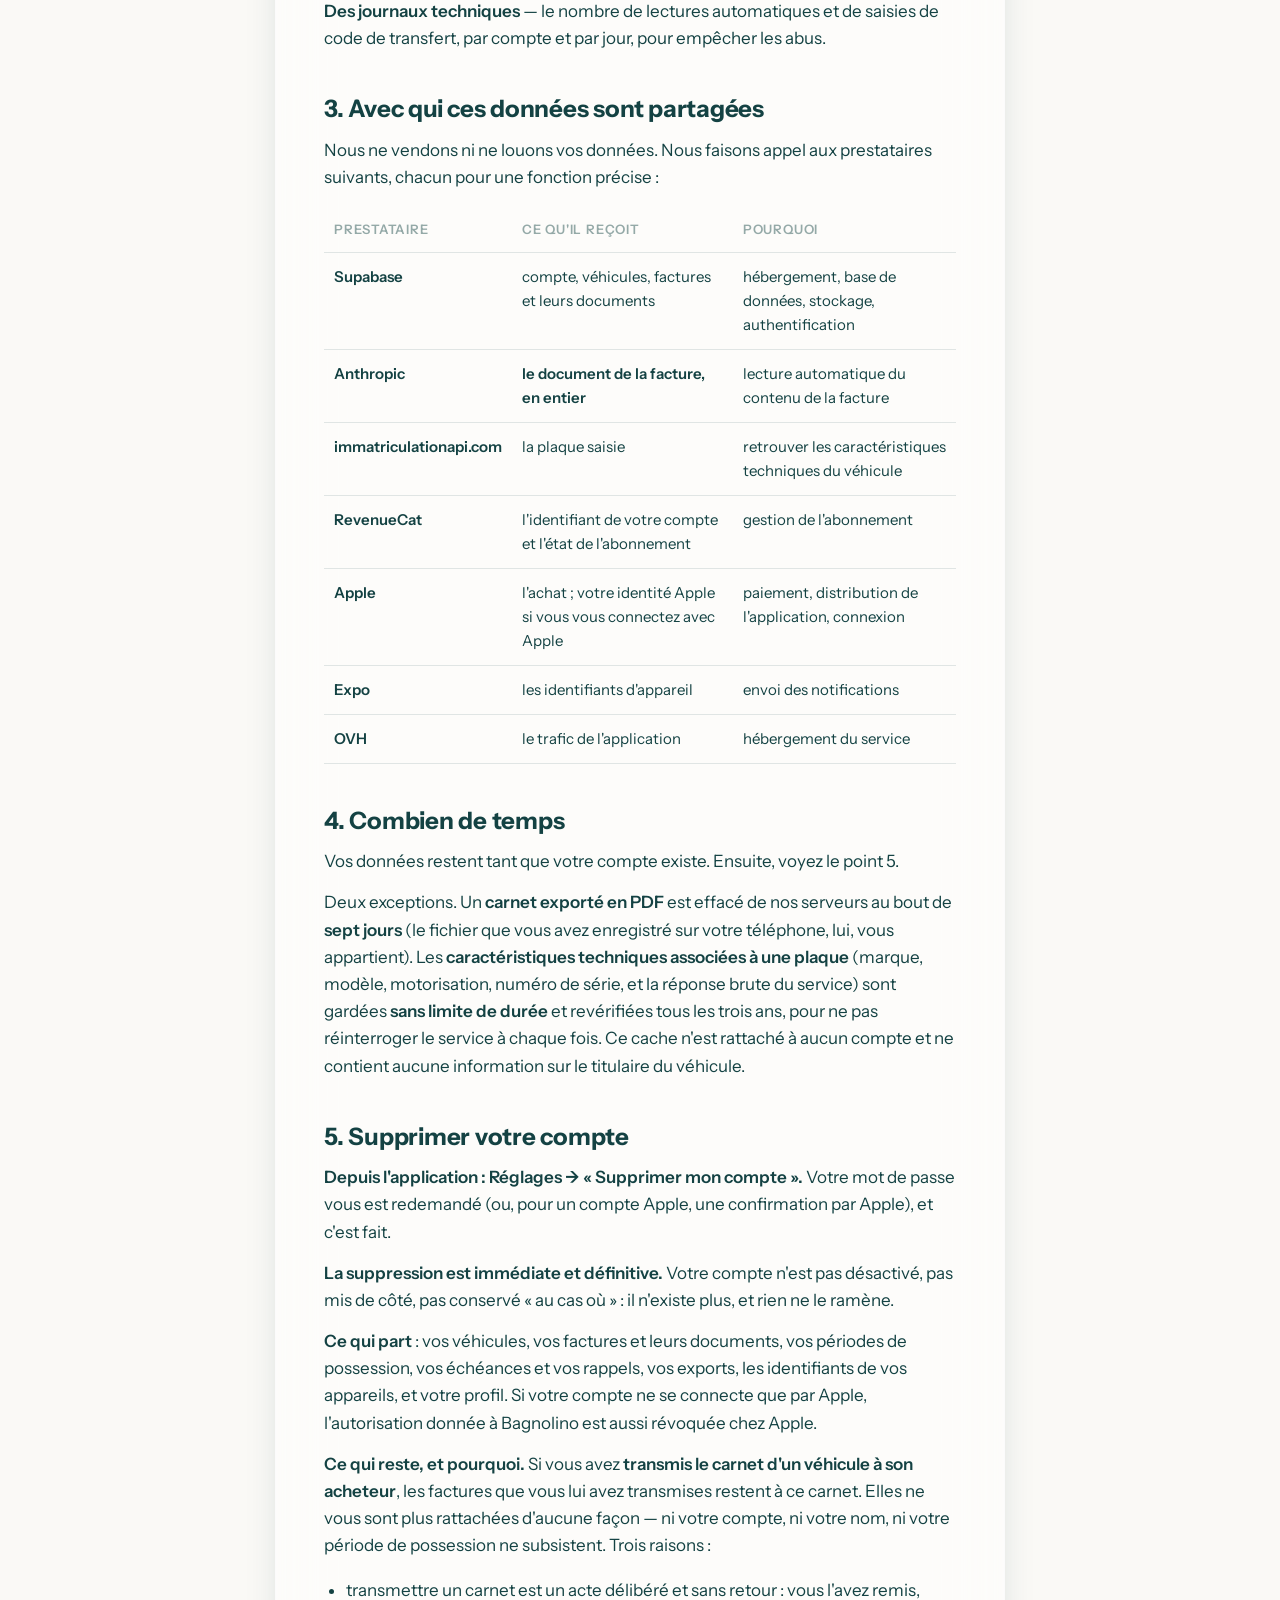
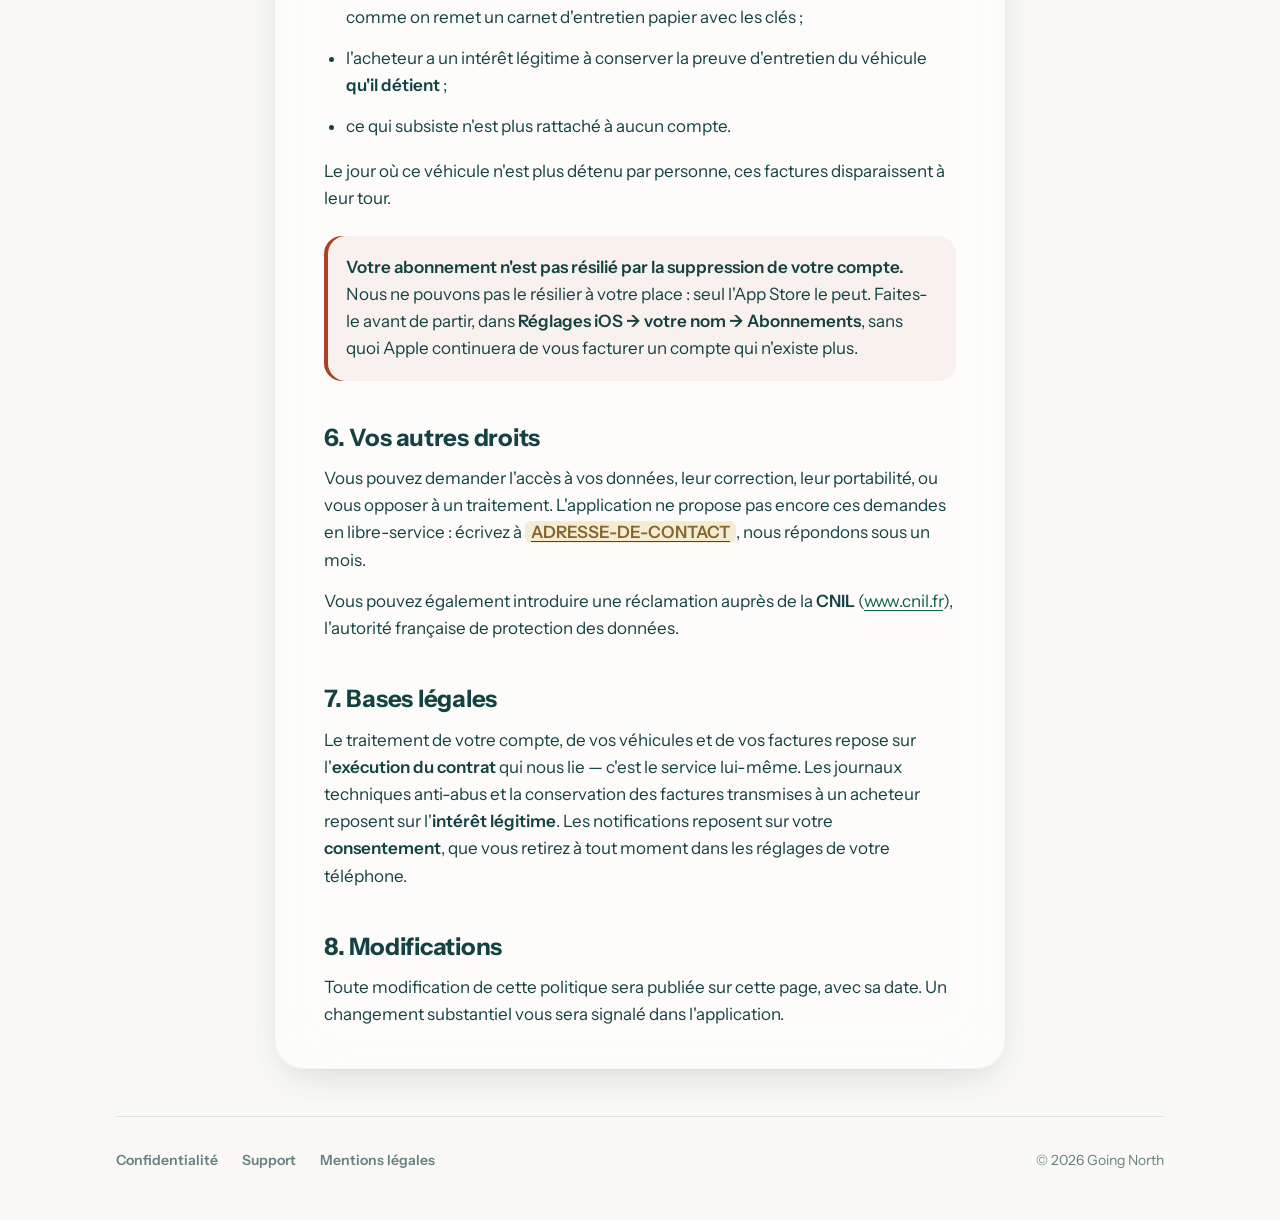
==== commit 05f8266c: "L'éditeur devient Going North, micro-entreprise de Jonathan Toti L'app sera publiée par Going North " ====
--- a/confidentialite/index.html
+++ b/confidentialite/index.html
@@ -23,7 +23,7 @@
   </header>
   <main class="page etroit">
     <h1>Politique de confidentialité</h1>
-    <p class="date">Dernière mise à jour : 23 septembre 2026</p>
+    <p class="date">Dernière mise à jour : 27 septembre 2026</p>
 
     <nav class="sommaire verre" aria-labelledby="sommaire">
       <p class="surtitre" id="sommaire">Sommaire</p>
@@ -45,7 +45,7 @@
     <p>Cette politique explique quelles données nous traitons, pourquoi, avec qui, combien de temps, et comment vous en reprenez le contrôle.</p>
 
     <h2 id="s1">1. Qui est responsable du traitement</h2>
-    <p>Pamina Studio, SAS, 60 rue François 1er, 75008 Paris, France.<br>
+    <p>Going North (Jonathan Toti, entrepreneur individuel), 75 avenue du Pont Trinquat, 34070 Montpellier, France.<br>
     Contact pour toute question ou demande relative à vos données : <a href="mailto:ADRESSE-DE-CONTACT"><span class="a-remplir">ADRESSE-DE-CONTACT</span></a>.</p>
 
     <h2 id="s2">2. Ce que nous traitons, et pourquoi</h2>
@@ -69,12 +69,6 @@
       <tr><td><strong>Expo</strong></td><td>les identifiants d'appareil</td><td>envoi des notifications</td></tr>
       <tr><td><strong>OVH</strong></td><td>le trafic de l'application</td><td>hébergement du service</td></tr>
     </table>
-    </div>
-
-    <div class="note attention">
-      <p><strong>Deux points méritent d'être dits clairement.</strong></p>
-      <p>Le <strong>document de votre facture est transmis à Anthropic</strong> pour en lire le contenu. Ce document porte le plus souvent votre nom. Anthropic n'utilise pas ces documents pour entraîner ses modèles.</p>
-      <p>La <strong>recherche par plaque</strong> ne rend que les caractéristiques techniques du véhicule — marque, modèle, motorisation. Elle ne rend, et nous ne conservons, <strong>aucune information sur le titulaire de la carte grise</strong>.</p>
     </div>
 
     <h2 id="s4">4. Combien de temps</h2>
@@ -111,7 +105,7 @@
     <a href="/confidentialite/">Confidentialité</a>
     <a href="/support/">Support</a>
     <a href="/mentions-legales/">Mentions légales</a>
-    <span>© 2026 Pamina Studio</span>
+    <span>© 2026 Going North</span>
   </footer>
 </body>
 </html>
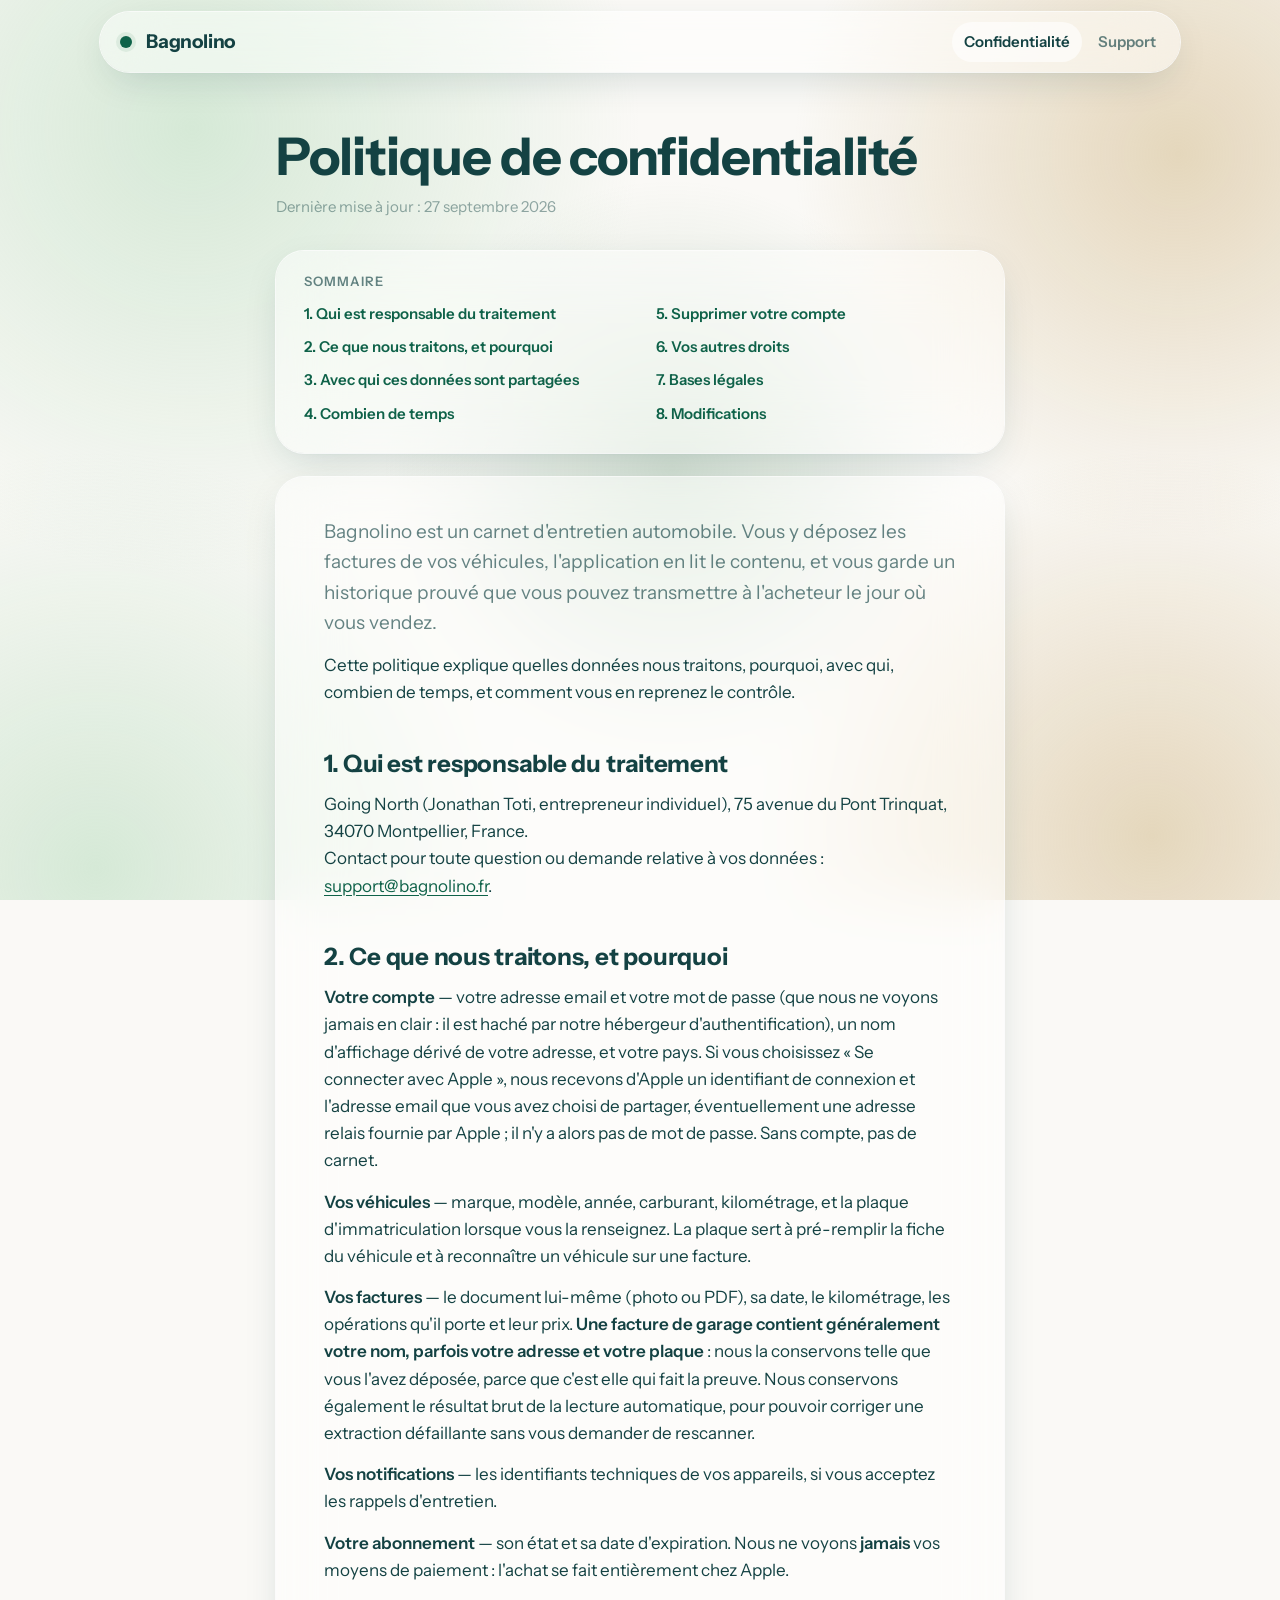
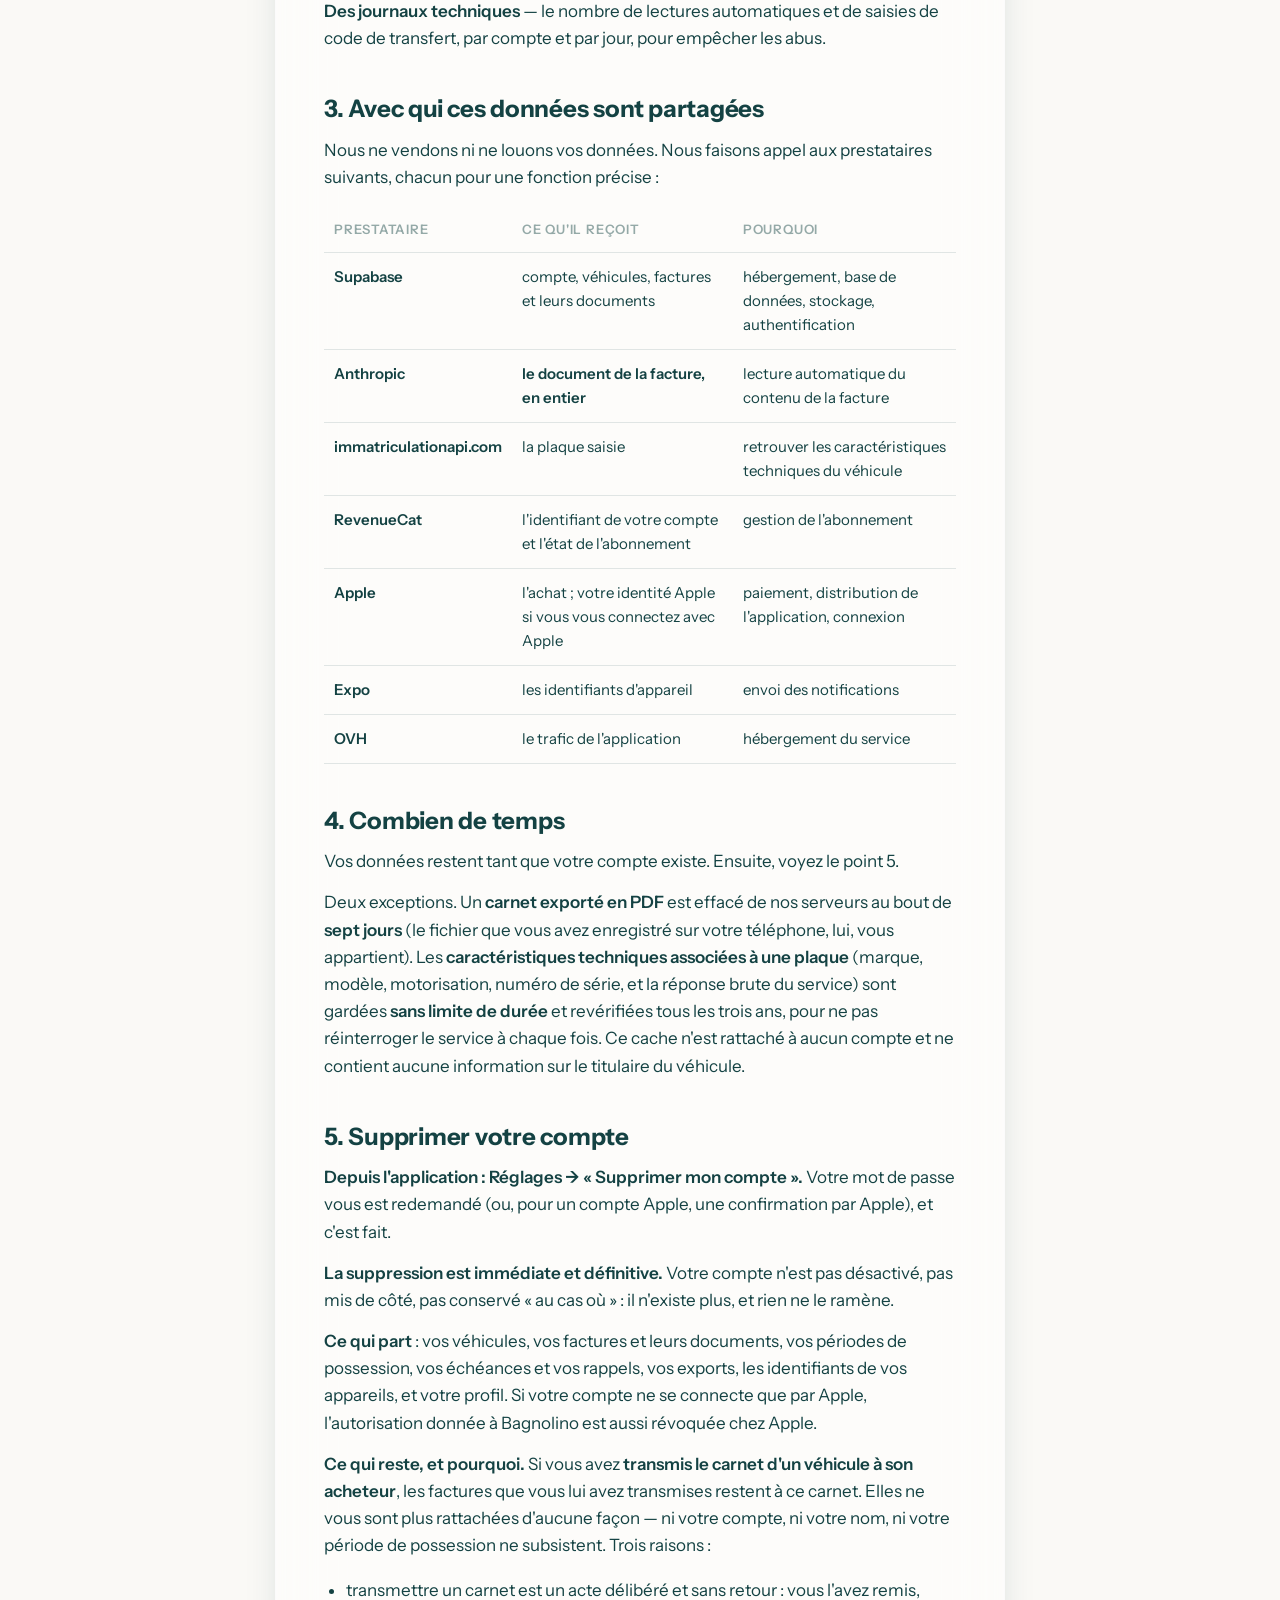
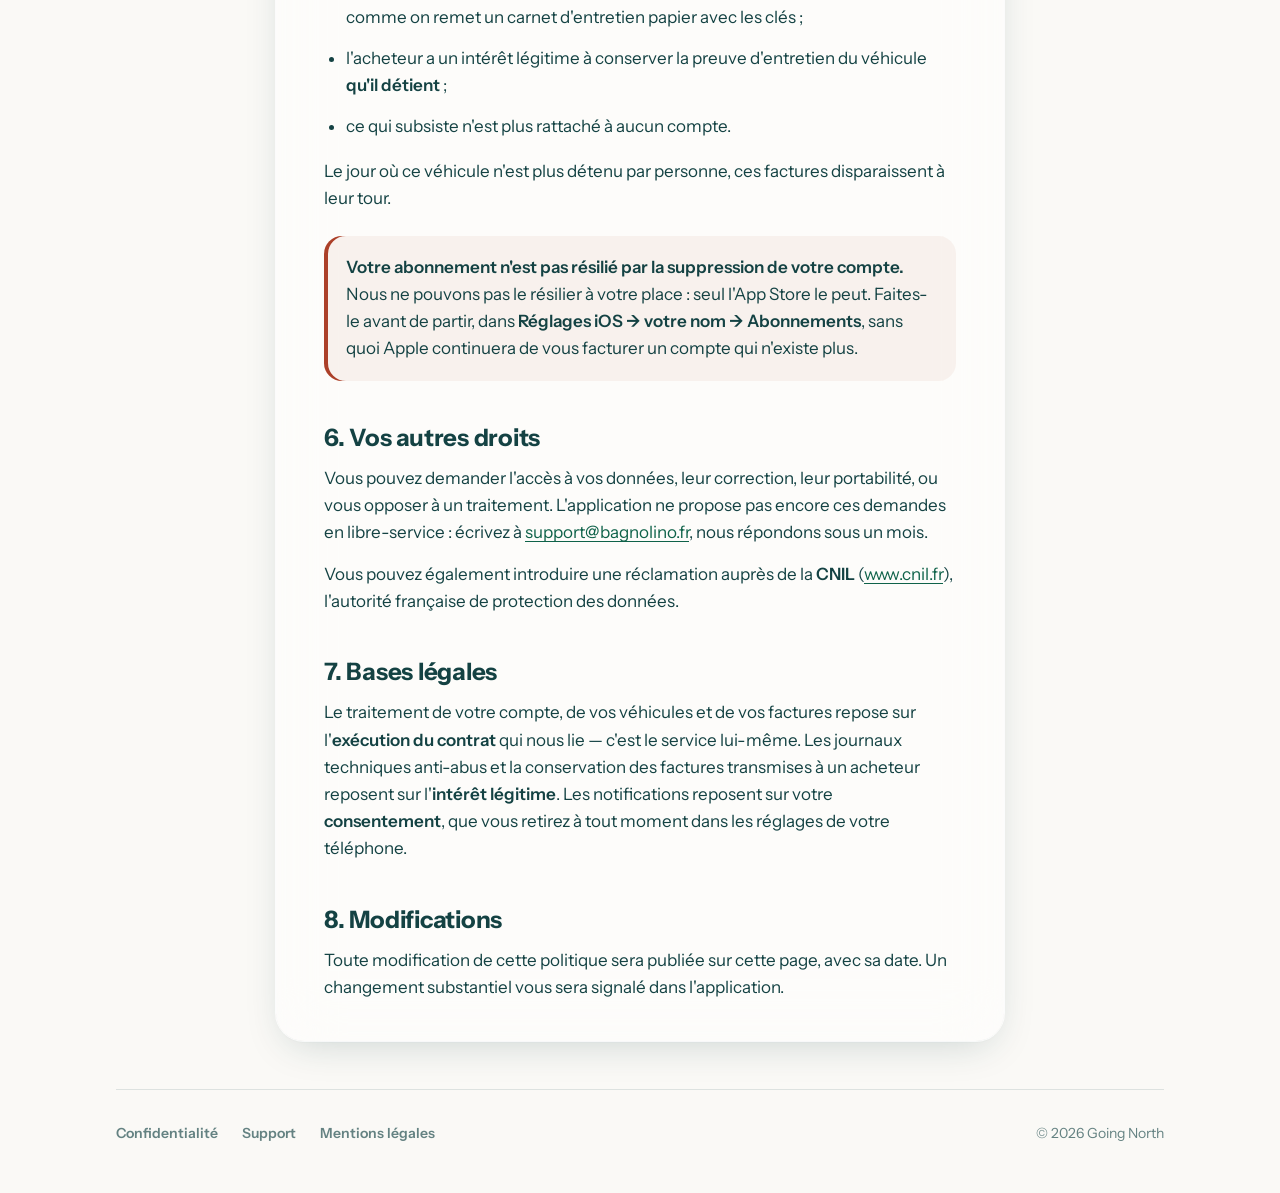
==== commit b8ed953b: "Adresse de contact : support@bagnolino.fr Redirection OVH vers la boîte de Jonathan. Plus rien à rem" ====
--- a/confidentialite/index.html
+++ b/confidentialite/index.html
@@ -46,7 +46,7 @@
 
     <h2 id="s1">1. Qui est responsable du traitement</h2>
     <p>Going North (Jonathan Toti, entrepreneur individuel), 75 avenue du Pont Trinquat, 34070 Montpellier, France.<br>
-    Contact pour toute question ou demande relative à vos données : <a href="mailto:ADRESSE-DE-CONTACT"><span class="a-remplir">ADRESSE-DE-CONTACT</span></a>.</p>
+    Contact pour toute question ou demande relative à vos données : <a href="mailto:support@bagnolino.fr">support@bagnolino.fr</a>.</p>
 
     <h2 id="s2">2. Ce que nous traitons, et pourquoi</h2>
     <p><strong>Votre compte</strong> — votre adresse email et votre mot de passe (que nous ne voyons jamais en clair : il est haché par notre hébergeur d'authentification), un nom d'affichage dérivé de votre adresse, et votre pays. Si vous choisissez « Se connecter avec Apple », nous recevons d'Apple un identifiant de connexion et l'adresse email que vous avez choisi de partager, éventuellement une adresse relais fournie par Apple ; il n'y a alors pas de mot de passe. Sans compte, pas de carnet.</p>
@@ -91,7 +91,7 @@
     </div>
 
     <h2 id="s6">6. Vos autres droits</h2>
-    <p>Vous pouvez demander l'accès à vos données, leur correction, leur portabilité, ou vous opposer à un traitement. L'application ne propose pas encore ces demandes en libre-service : écrivez à <a href="mailto:ADRESSE-DE-CONTACT"><span class="a-remplir">ADRESSE-DE-CONTACT</span></a>, nous répondons sous un mois.</p>
+    <p>Vous pouvez demander l'accès à vos données, leur correction, leur portabilité, ou vous opposer à un traitement. L'application ne propose pas encore ces demandes en libre-service : écrivez à <a href="mailto:support@bagnolino.fr">support@bagnolino.fr</a>, nous répondons sous un mois.</p>
     <p>Vous pouvez également introduire une réclamation auprès de la <strong>CNIL</strong> (<a href="https://www.cnil.fr">www.cnil.fr</a>), l'autorité française de protection des données.</p>
 
     <h2 id="s7">7. Bases légales</h2>
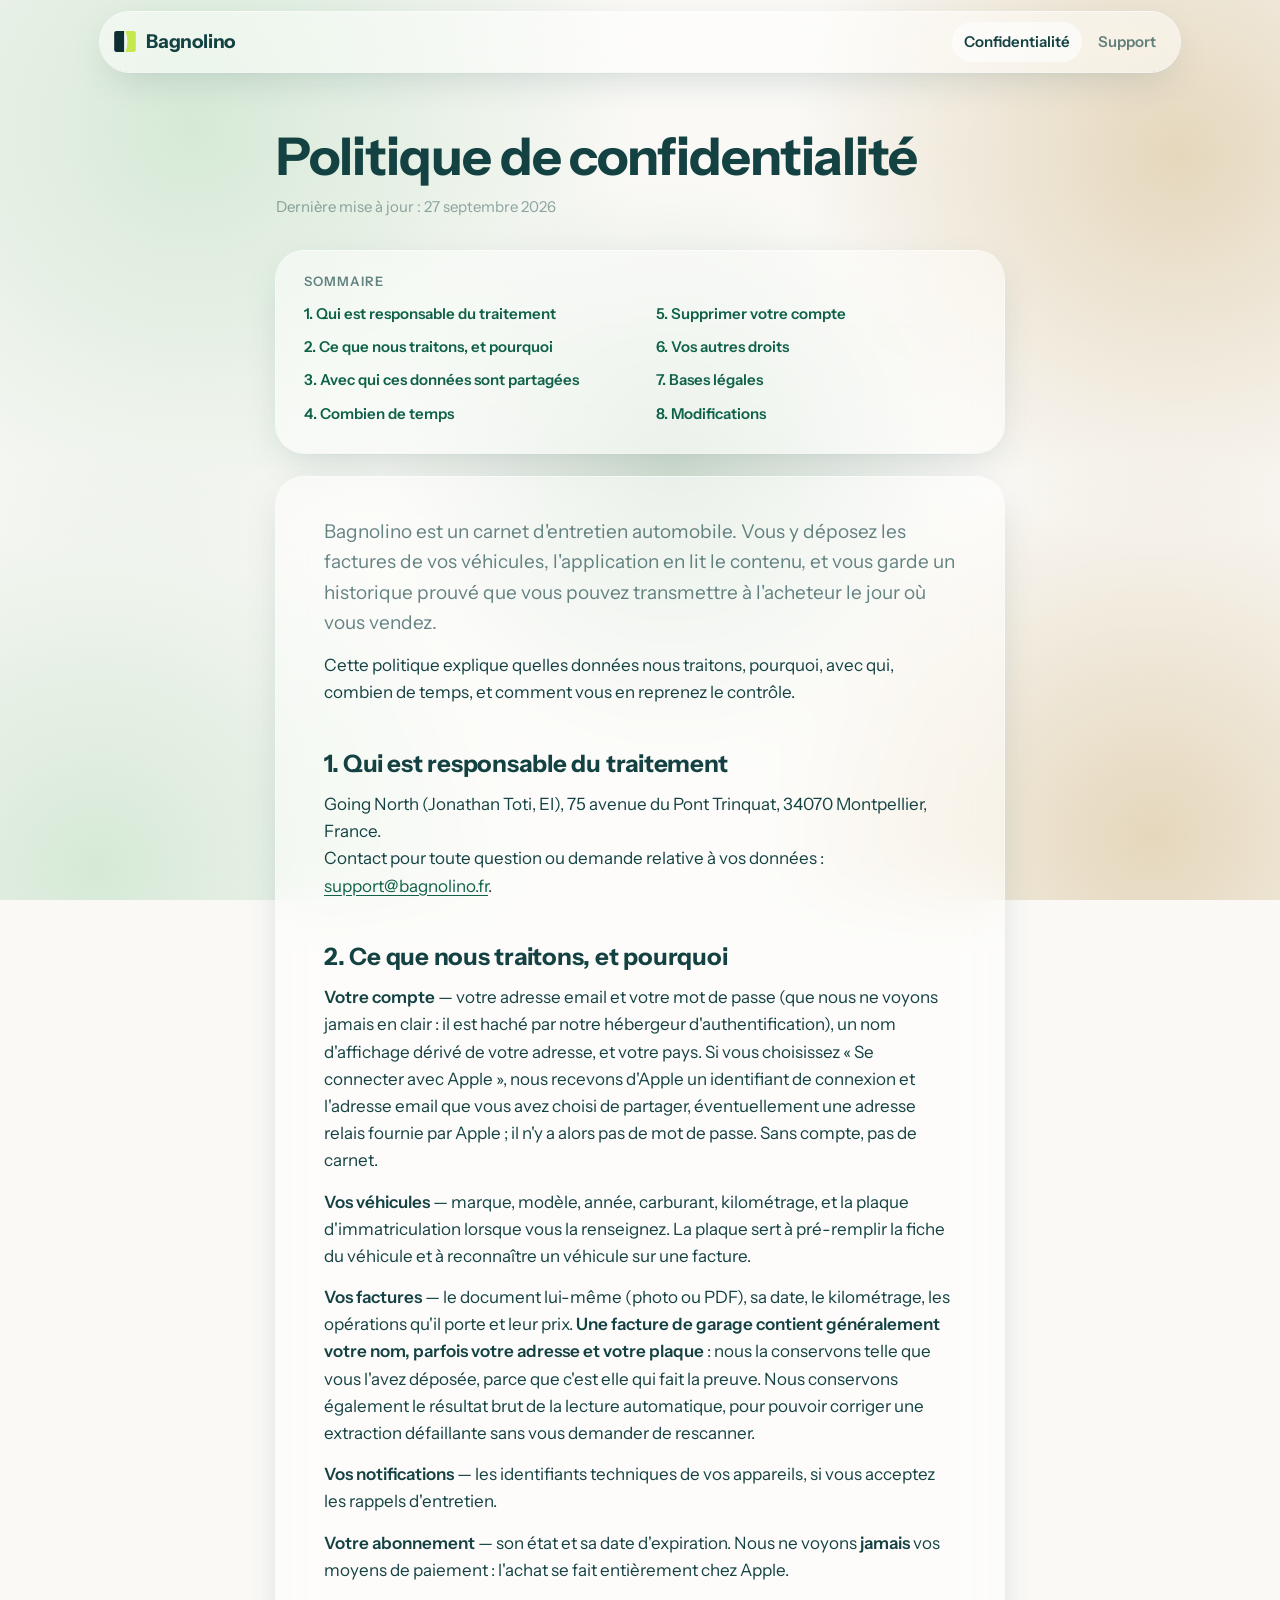
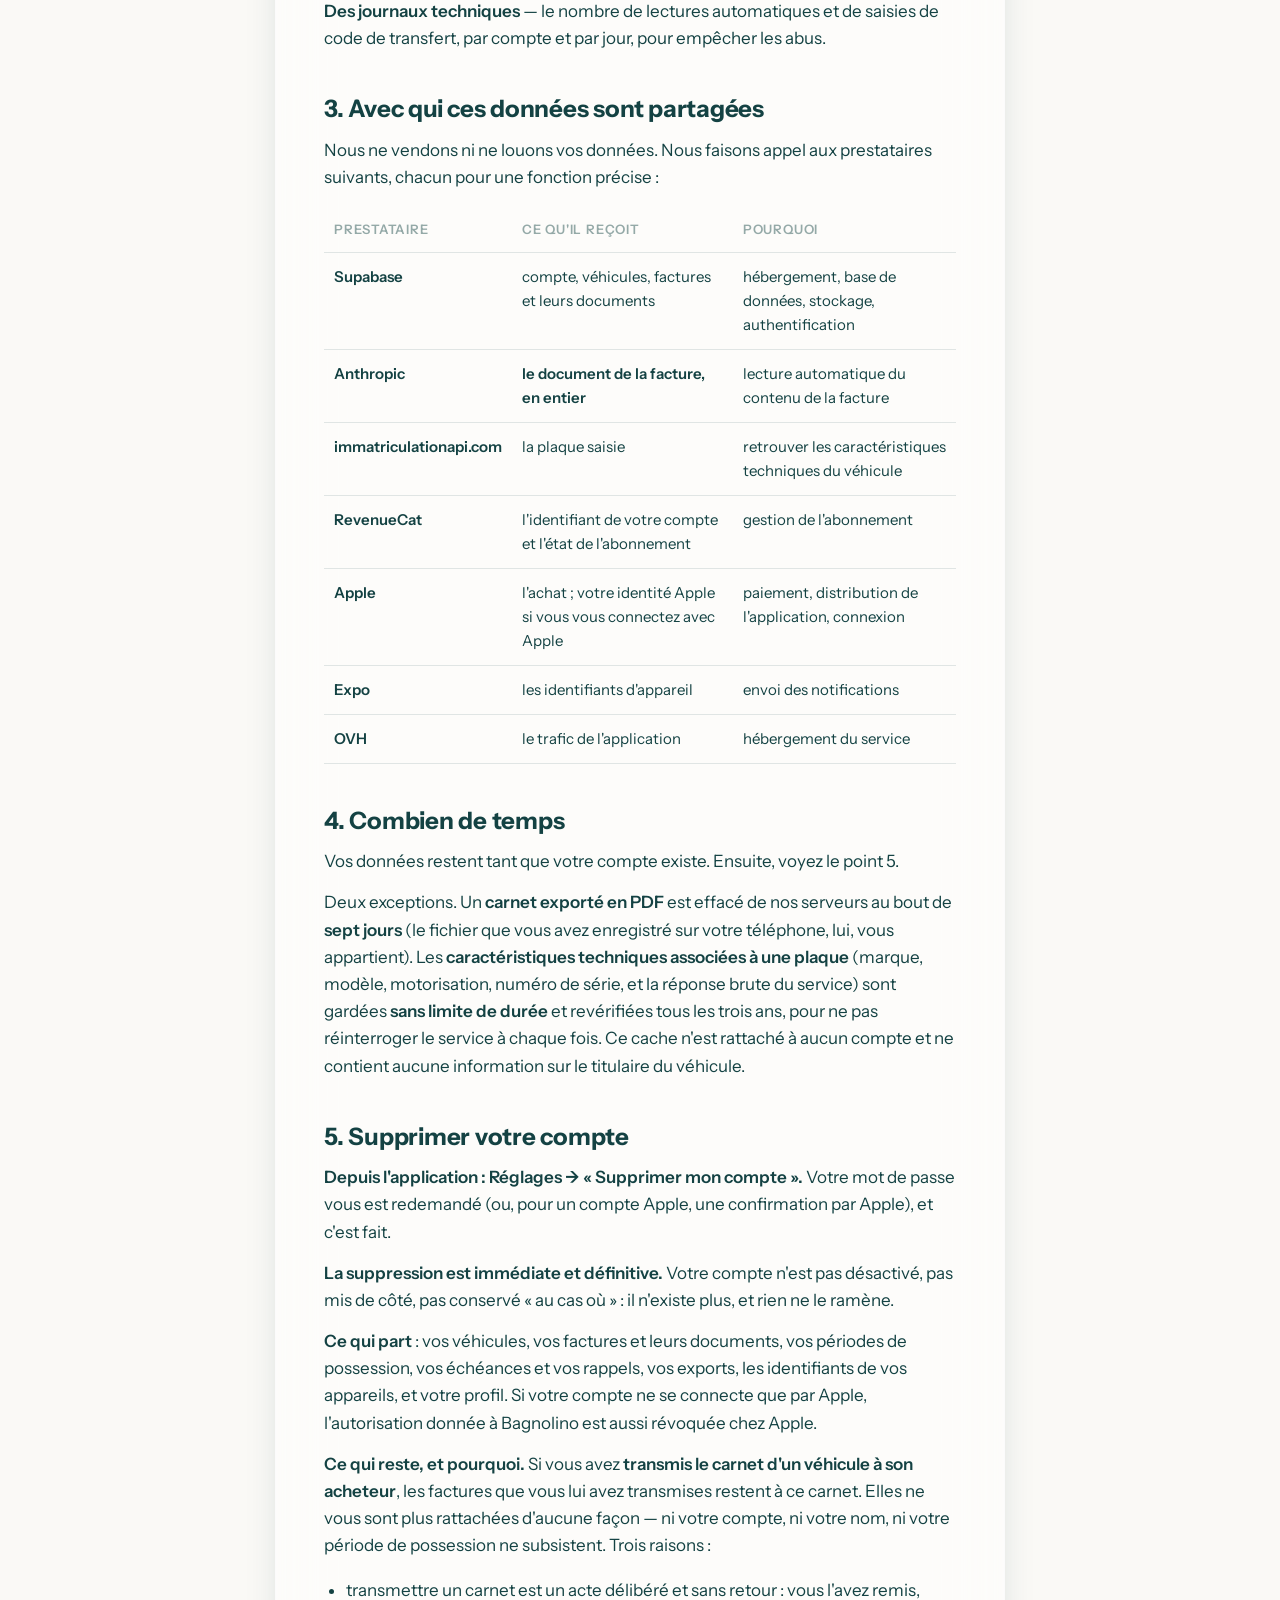
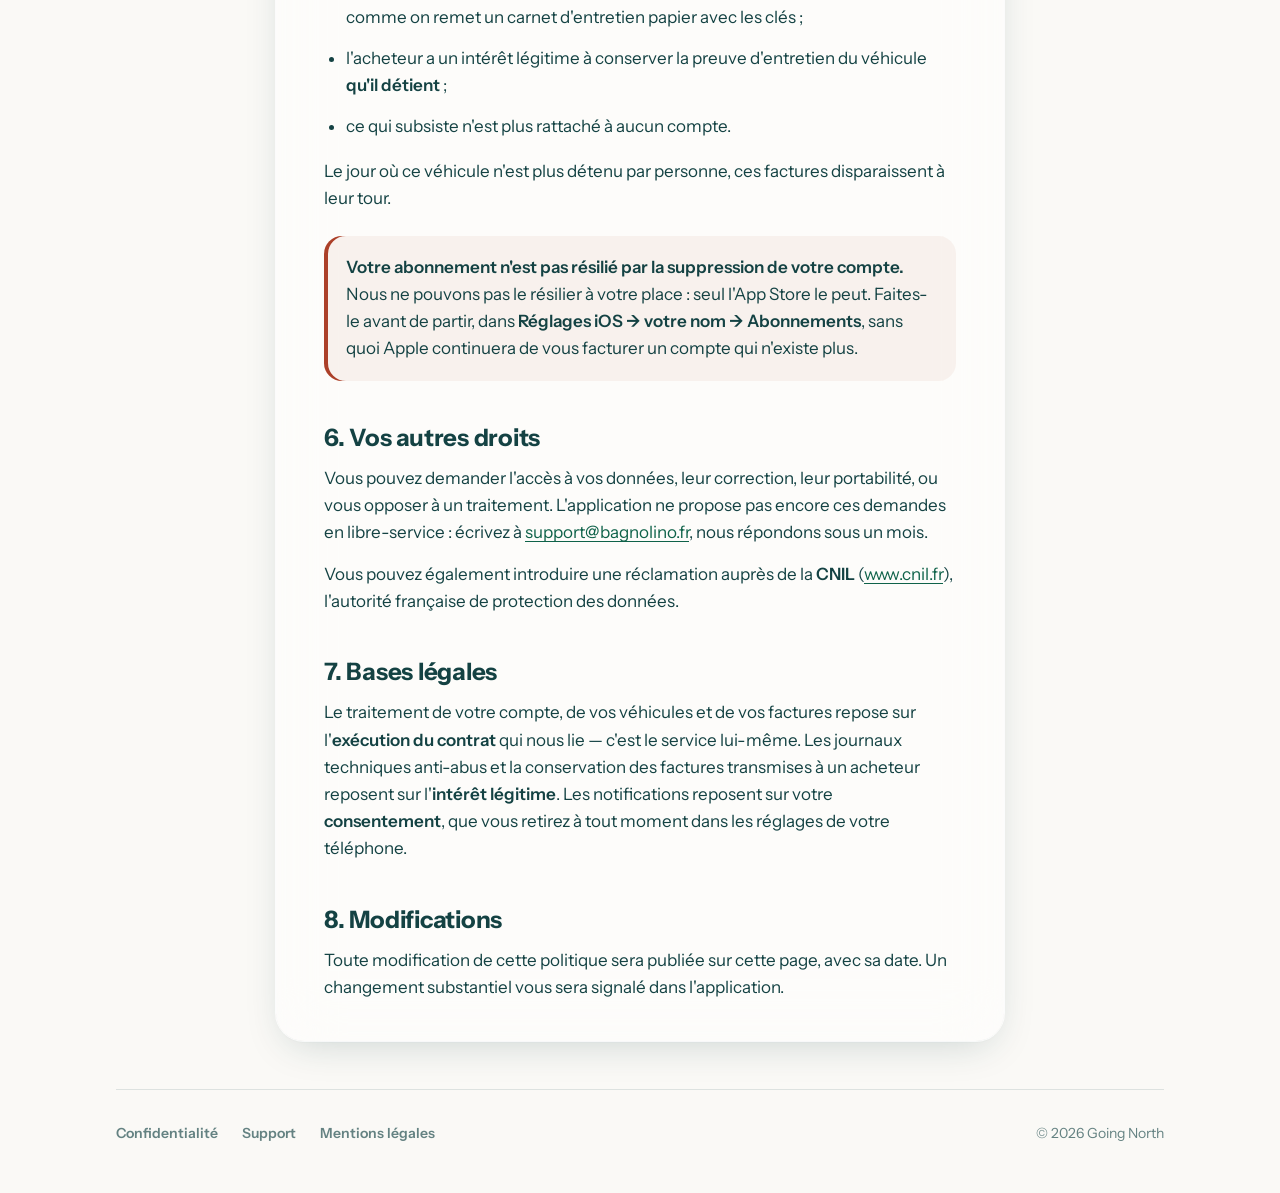
==== commit 7c7554b6: "Confidentialité : « EI » seul, sans « entrepreneur individuel » Co-Authored-By: Claude Opus 5.5 <nor" ====
--- a/confidentialite/index.html
+++ b/confidentialite/index.html
@@ -45,7 +45,7 @@
     <p>Cette politique explique quelles données nous traitons, pourquoi, avec qui, combien de temps, et comment vous en reprenez le contrôle.</p>
 
     <h2 id="s1">1. Qui est responsable du traitement</h2>
-    <p>Going North (Jonathan Toti, entrepreneur individuel), 75 avenue du Pont Trinquat, 34070 Montpellier, France.<br>
+    <p>Going North (Jonathan Toti, EI), 75 avenue du Pont Trinquat, 34070 Montpellier, France.<br>
     Contact pour toute question ou demande relative à vos données : <a href="mailto:support@bagnolino.fr">support@bagnolino.fr</a>.</p>
 
     <h2 id="s2">2. Ce que nous traitons, et pourquoi</h2>
--- a/style.css
+++ b/style.css
@@ -66,7 +66,7 @@
   border-radius: 999px;
 }
 .marque { display: flex; align-items: center; gap: 10px; color: inherit; text-decoration: none; font-weight: 700; font-size: 19px; letter-spacing: -.01em; }
-.marque i { width: 12px; height: 12px; border-radius: 50%; background: var(--brand); box-shadow: 0 0 0 4px var(--brand-soft); margin: 0 4px 0 6px; }
+.marque i { width: 22px; height: 22px; background: url(/img/marque.svg) center / contain no-repeat; }
 .entete nav { margin-left: auto; display: flex; gap: 4px; align-items: center; }
 .entete nav a { color: var(--text-2); text-decoration: none; font-size: 15px; font-weight: 600; padding: 8px 12px; border-radius: 999px; }
 .entete nav a:hover, .entete nav a[aria-current] { color: var(--text); background: #ffffff99; }
